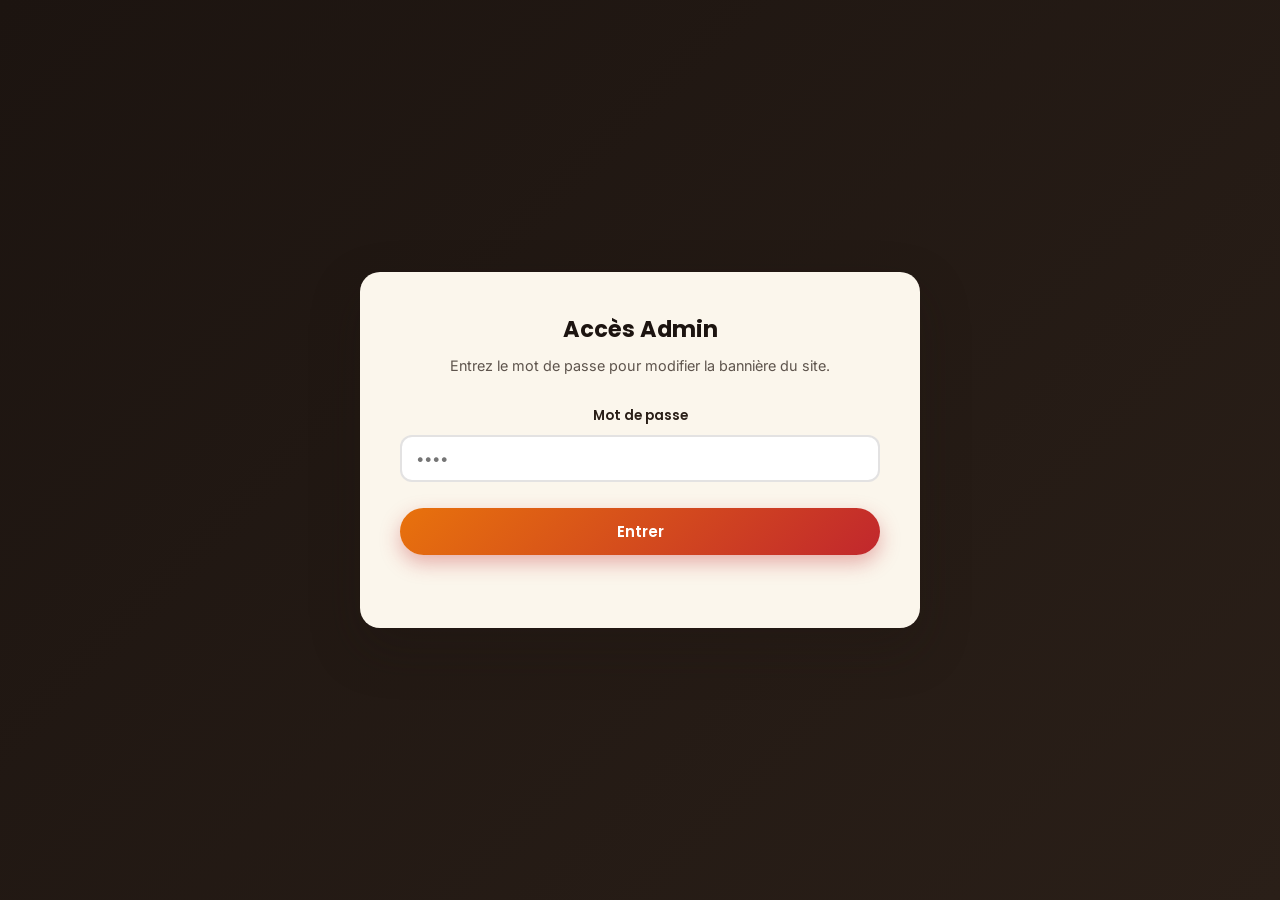
==== admin.html @ 16d2e3a0 "Add password-gated admin page to edit the birthday banner live - New admin.html: password (7532) gat" ====
<!DOCTYPE html>
<html lang="fr">
<head>
<meta charset="UTF-8">
<meta name="viewport" content="width=device-width, initial-scale=1.0">
<meta name="robots" content="noindex, nofollow">
<title>Admin — Alex Braise</title>
<link rel="preconnect" href="https://fonts.googleapis.com">
<link href="https://fonts.googleapis.com/css2?family=Poppins:wght@600;700&family=Inter:wght@400;500;600&display=swap" rel="stylesheet">
<link rel="stylesheet" href="style.css">
<style>
  body {
    min-height: 100vh;
    display: flex;
    align-items: center;
    justify-content: center;
    padding: 24px;
    background: linear-gradient(135deg, var(--color-dark), var(--color-dark-soft));
  }

  .admin-card {
    width: 100%;
    max-width: 560px;
    background: var(--color-cream);
    border-radius: var(--radius-lg);
    box-shadow: var(--shadow-lg);
    padding: 40px;
  }

  .admin-card h1 {
    font-family: var(--font-heading);
    font-size: 1.4rem;
    margin-bottom: 6px;
  }

  .admin-card p.admin-sub {
    font-size: 0.9rem;
    color: var(--color-dark-soft);
    opacity: 0.75;
    margin-bottom: 28px;
  }

  .admin-field {
    margin-bottom: 20px;
  }

  .admin-field label {
    display: block;
    font-family: var(--font-heading);
    font-weight: 600;
    font-size: 0.85rem;
    margin-bottom: 8px;
    color: var(--color-dark-soft);
  }

  .admin-field input,
  .admin-field textarea {
    width: 100%;
    font-family: var(--font-body);
    font-size: 0.95rem;
    padding: 12px 14px;
    border-radius: var(--radius-md);
    border: 2px solid rgba(28, 20, 16, 0.12);
    background: #fff;
    color: var(--color-dark);
    resize: vertical;
  }

  .admin-field textarea {
    min-height: 90px;
    line-height: 1.5;
  }

  .admin-field input:focus,
  .admin-field textarea:focus {
    outline: none;
    border-color: var(--color-gold);
  }

  .admin-btn {
    width: 100%;
    margin-top: 6px;
  }

  .admin-status {
    margin-top: 16px;
    font-size: 0.9rem;
    font-weight: 600;
    min-height: 1.2em;
  }

  .admin-status.ok { color: #2f7d3a; }
  .admin-status.err { color: var(--color-red); }
  .admin-status.warn { color: var(--color-orange); }

  #admin-login { text-align: center; }

  #admin-editor { display: none; }

  .admin-logout {
    display: block;
    text-align: center;
    margin-top: 22px;
    font-size: 0.85rem;
    color: var(--color-dark-soft);
    opacity: 0.7;
    cursor: pointer;
    text-decoration: underline;
  }
</style>
</head>
<body>

<div class="admin-card">

  <div id="admin-login">
    <h1>Accès Admin</h1>
    <p class="admin-sub">Entrez le mot de passe pour modifier la bannière du site.</p>
    <div class="admin-field">
      <label for="admin-password">Mot de passe</label>
      <input type="password" id="admin-password" inputmode="numeric" autocomplete="off" placeholder="••••">
    </div>
    <button type="button" class="btn btn-primary admin-btn" id="admin-login-btn">Entrer</button>
    <div class="admin-status err" id="admin-login-status"></div>
  </div>

  <div id="admin-editor">
    <h1>Bannière défilante</h1>
    <p class="admin-sub">Ce texte défile en bas de la page d'accueil (alexbraise.com). Modifiez-le ici, il se met à jour pour tous les visiteurs.</p>

    <div class="admin-field">
      <label for="banner-fr">Message en Français</label>
      <textarea id="banner-fr" placeholder="Chargement..."></textarea>
    </div>

    <div class="admin-field">
      <label for="banner-en">Message en Anglais</label>
      <textarea id="banner-en" placeholder="Loading..."></textarea>
    </div>

    <button type="button" class="btn btn-primary admin-btn" id="admin-save-btn">Enregistrer</button>
    <div class="admin-status" id="admin-save-status"></div>

    <span class="admin-logout" id="admin-logout-btn">Se déconnecter</span>
  </div>

</div>

<script>
  // Fill these in once the Firebase project exists (must match script.js).
  const FIREBASE_PROJECT_ID = 'PASTE_YOUR_PROJECT_ID_HERE';
  const FIREBASE_API_KEY = 'PASTE_YOUR_WEB_API_KEY_HERE';
  const FIREBASE_READY = !FIREBASE_PROJECT_ID.startsWith('PASTE_') && !FIREBASE_API_KEY.startsWith('PASTE_');
  const BANNER_DOC_URL = `https://firestore.googleapis.com/v1/projects/${FIREBASE_PROJECT_ID}/databases/(default)/documents/siteContent/banner?key=${FIREBASE_API_KEY}`;

  const ADMIN_PASSWORD = '7532';
  const SESSION_KEY = 'alexbraise_admin_unlocked';

  const DEFAULT_BANNER_MESSAGES = {
    fr: "Aujourd'hui, nous célébrons un an de plus pour notre PDG ! Un homme généreux, visionnaire et dévoué, qui porte Alex Braise avec passion et bienveillance chaque jour. Joyeux anniversaire, Patron ! N'oubliez pas que les tickets de Ndolo L'amour sont toujours disponibles chez Alex Braise à 8000 FCFA seulement au lieu de 10 000 FCFA !",
    en: "Today we celebrate another year of our CEO! A generous, visionary and dedicated man who leads Alex Braise with passion and kindness every single day. Happy Birthday, Boss! Don't forget, Ndolo L'amour tickets are still available at Alex Braise for only 8000 FCFA instead of 10,000 FCFA!",
  };

  const loginScreen = document.getElementById('admin-login');
  const editorScreen = document.getElementById('admin-editor');
  const passwordInput = document.getElementById('admin-password');
  const loginBtn = document.getElementById('admin-login-btn');
  const loginStatus = document.getElementById('admin-login-status');
  const frField = document.getElementById('banner-fr');
  const enField = document.getElementById('banner-en');
  const saveBtn = document.getElementById('admin-save-btn');
  const saveStatus = document.getElementById('admin-save-status');
  const logoutBtn = document.getElementById('admin-logout-btn');

  const setSaveStatus = (text, kind) => {
    saveStatus.textContent = text;
    saveStatus.className = 'admin-status' + (kind ? ' ' + kind : '');
  };

  const loadCurrentMessages = async () => {
    // Local fallback so the form is never empty, even before Firebase is wired up.
    const local = JSON.parse(localStorage.getItem('alexbraise_banner_local') || 'null');
    frField.value = (local && local.fr) || DEFAULT_BANNER_MESSAGES.fr;
    enField.value = (local && local.en) || DEFAULT_BANNER_MESSAGES.en;

    if (!FIREBASE_READY) {
      setSaveStatus('Stockage en ligne non configuré — les modifications ne seront visibles que dans ce navigateur. Voir script.js.', 'warn');
      return;
    }

    try {
      const res = await fetch(BANNER_DOC_URL);
      if (!res.ok) return;
      const doc = await res.json();
      if (doc?.fields?.fr?.stringValue) frField.value = doc.fields.fr.stringValue;
      if (doc?.fields?.en?.stringValue) enField.value = doc.fields.en.stringValue;
    } catch (err) {
      setSaveStatus('Impossible de récupérer la version en ligne pour le moment.', 'err');
    }
  };

  const saveMessages = async () => {
    const fr = frField.value.trim();
    const en = enField.value.trim();

    if (!fr || !en) {
      setSaveStatus('Les deux champs doivent être remplis.', 'err');
      return;
    }

    localStorage.setItem('alexbraise_banner_local', JSON.stringify({ fr, en }));

    if (!FIREBASE_READY) {
      setSaveStatus('Enregistré dans ce navigateur uniquement (stockage en ligne non configuré).', 'warn');
      return;
    }

    saveBtn.disabled = true;
    setSaveStatus('Enregistrement...', '');

    try {
      const res = await fetch(`${BANNER_DOC_URL}&updateMask.fieldPaths=fr&updateMask.fieldPaths=en`, {
        method: 'PATCH',
        headers: { 'Content-Type': 'application/json' },
        body: JSON.stringify({ fields: { fr: { stringValue: fr }, en: { stringValue: en } } }),
      });
      if (!res.ok) throw new Error('request failed');
      setSaveStatus('Enregistré ✓ — visible pour tous les visiteurs.', 'ok');
    } catch (err) {
      setSaveStatus('Erreur lors de l\'enregistrement. Réessayez.', 'err');
    } finally {
      saveBtn.disabled = false;
    }
  };

  const unlock = () => {
    loginScreen.style.display = 'none';
    editorScreen.style.display = 'block';
    loadCurrentMessages();
  };

  loginBtn.addEventListener('click', () => {
    if (passwordInput.value === ADMIN_PASSWORD) {
      sessionStorage.setItem(SESSION_KEY, '1');
      loginStatus.textContent = '';
      unlock();
    } else {
      loginStatus.textContent = 'Mot de passe incorrect.';
    }
  });

  passwordInput.addEventListener('keydown', (e) => {
    if (e.key === 'Enter') loginBtn.click();
  });

  logoutBtn.addEventListener('click', () => {
    sessionStorage.removeItem(SESSION_KEY);
    editorScreen.style.display = 'none';
    loginScreen.style.display = 'block';
    passwordInput.value = '';
  });

  saveBtn.addEventListener('click', saveMessages);

  if (sessionStorage.getItem(SESSION_KEY) === '1') unlock();
</script>

</body>
</html>
---- style.css ----
:root {
  --color-cream: #FBF6EC;
  --color-cream-soft: #F3ECDD;
  --color-dark: #1C1410;
  --color-dark-soft: #2A1F18;
  --color-red: #C1272D;
  --color-red-dark: #9E1E23;
  --color-orange: #E8720C;
  --color-gold: #F2A73B;
  --font-heading: 'Poppins', sans-serif;
  --font-body: 'Inter', sans-serif;
  --shadow-md: 0 10px 30px rgba(28, 20, 16, 0.15);
  --shadow-lg: 0 20px 50px rgba(28, 20, 16, 0.25);
  --radius-md: 12px;
  --radius-lg: 20px;
}

* { margin: 0; padding: 0; box-sizing: border-box; }

html { scroll-behavior: smooth; }

body {
  font-family: var(--font-body);
  background: var(--color-cream);
  color: var(--color-dark);
  line-height: 1.6;
  overflow-x: hidden;
}

img { max-width: 100%; display: block; }

a { text-decoration: none; color: inherit; }

.container {
  width: 100%;
  max-width: 1180px;
  margin: 0 auto;
  padding: 0 24px;
}

.icon { width: 16px; height: 16px; fill: currentColor; flex-shrink: 0; }

/* ---------- Buttons ---------- */
.btn {
  display: inline-flex;
  align-items: center;
  justify-content: center;
  gap: 8px;
  font-family: var(--font-heading);
  font-weight: 600;
  font-size: 0.95rem;
  padding: 12px 26px;
  border-radius: 999px;
  cursor: pointer;
  border: none;
  transition: transform 0.2s ease, box-shadow 0.2s ease, filter 0.2s ease;
  white-space: nowrap;
}

.btn-primary {
  background: linear-gradient(135deg, var(--color-orange), var(--color-red));
  color: #fff;
  box-shadow: 0 8px 20px rgba(193, 39, 45, 0.35);
}

.btn-primary:hover {
  transform: translateY(-2px);
  filter: brightness(1.06);
  box-shadow: 0 12px 26px rgba(193, 39, 45, 0.45);
}

.btn-lg {
  padding: 16px 36px;
  font-size: 1.05rem;
}

/* Liquid-fill button (glass with rising orange liquid) */
.btn-liquid.btn-primary {
  position: relative;
  overflow: hidden;
  background: rgba(255, 255, 255, 0.08);
  border: 2px solid rgba(242, 167, 59, 0.6);
  box-shadow: none;
  padding: 0;
}

.btn-liquid-label {
  position: relative;
  z-index: 2;
  padding: 16px 36px;
  display: block;
}

.btn-liquid-fill {
  position: absolute;
  left: 0;
  right: 0;
  bottom: 0;
  height: 6%;
  overflow: visible;
  z-index: 1;
  pointer-events: none;
  background: linear-gradient(180deg, var(--color-gold), var(--color-orange) 45%, var(--color-red));
  animation: liquid-fill-loop 4s ease-in-out infinite;
}

@keyframes liquid-fill-loop {
  0%   { height: 6%; }
  55%  { height: 100%; }
  75%  { height: 100%; }
  100% { height: 6%; }
}

.btn-liquid-fill::before,
.btn-liquid-fill::after {
  content: "";
  position: absolute;
  left: -10%;
  width: 120%;
  height: 14px;
  top: -7px;
  background-image: url("data:image/svg+xml,%3Csvg xmlns='http://www.w3.org/2000/svg' viewBox='0 0 40 14'%3E%3Cpath d='M0 7 C5 0 15 0 20 7 C25 14 35 14 40 7 L40 14 L0 14 Z' fill='%23F2A73B'/%3E%3C/svg%3E");
  background-repeat: repeat-x;
  background-size: 26px 12px;
}

.btn-liquid-fill::before {
  animation: wave-scroll-a 1.8s linear infinite;
  opacity: 0.95;
}

.btn-liquid-fill::after {
  top: -5px;
  background-image: url("data:image/svg+xml,%3Csvg xmlns='http://www.w3.org/2000/svg' viewBox='0 0 40 14'%3E%3Cpath d='M0 7 C5 0 15 0 20 7 C25 14 35 14 40 7 L40 14 L0 14 Z' fill='%23E8720C'/%3E%3C/svg%3E");
  background-size: 34px 14px;
  animation: wave-scroll-b 2.6s linear infinite;
  opacity: 0.6;
}

@keyframes wave-scroll-a {
  from { background-position-x: 0; }
  to   { background-position-x: -26px; }
}

@keyframes wave-scroll-b {
  from { background-position-x: 0; }
  to   { background-position-x: 34px; }
}

/* ---------- Header ---------- */
.site-header {
  position: sticky;
  top: 0;
  z-index: 100;
  background: var(--color-dark-soft);
  border-bottom: 3px solid var(--color-red);
  transition: box-shadow 0.3s ease;
}

.site-header.scrolled {
  box-shadow: var(--shadow-md);
}

.nav-inner {
  display: flex;
  align-items: center;
  justify-content: space-between;
  gap: 20px;
  padding: 14px 24px;
  flex-wrap: wrap;
}

.header-locations {
  display: flex;
  flex-direction: column;
  gap: 6px;
  font-size: 0.8rem;
}

.nav-actions {
  display: flex;
  align-items: center;
  gap: 10px;
}

.lang-toggle {
  font-family: var(--font-heading);
  font-weight: 600;
  font-size: 0.78rem;
  text-transform: uppercase;
  letter-spacing: 0.4px;
  color: var(--color-gold);
  background: transparent;
  border: 1.5px solid rgba(242, 167, 59, 0.5);
  border-radius: 999px;
  padding: 9px 16px;
  cursor: pointer;
  transition: background 0.2s ease, color 0.2s ease;
}

.lang-toggle:hover {
  background: var(--color-gold);
  color: var(--color-dark);
}

.location-item {
  display: inline-flex;
  align-items: center;
  gap: 6px;
  color: var(--color-gold);
  transition: color 0.2s ease;
}

.location-item:hover { color: #fff; }

.brand {
  display: flex;
  align-items: center;
  gap: 14px;
}

.logo-img {
  width: 58px;
  height: 58px;
  border-radius: 50%;
  object-fit: cover;
  background: var(--color-cream);
  box-shadow: 0 0 0 3px var(--color-gold);
}

.brand-text {
  display: flex;
  flex-direction: column;
  line-height: 1.25;
}

.brand-name {
  font-family: var(--font-heading);
  font-weight: 800;
  font-size: 1.5rem;
  color: #fff;
  letter-spacing: 0.5px;
}

.brand-tagline {
  font-size: 0.72rem;
  text-transform: uppercase;
  letter-spacing: 1px;
  color: var(--color-gold);
  font-weight: 600;
}

/* ---------- Hero ---------- */
.hero {
  position: relative;
  min-height: 60vh;
  max-height: 640px;
  display: flex;
  align-items: center;
  color: var(--color-cream);
  overflow: hidden;
  background: var(--color-dark);
}

.hero-video {
  position: absolute;
  inset: 0;
  width: 100%;
  height: 100%;
  object-fit: cover;
  z-index: 0;
}

.hero-overlay {
  position: absolute;
  inset: 0;
  background: linear-gradient(180deg, rgba(28, 20, 16, 0.45) 0%, rgba(28, 20, 16, 0.7) 100%);
  z-index: 1;
}

.hero-inner {
  position: relative;
  z-index: 2;
  width: 100%;
  max-width: 760px;
  margin: 0 auto;
  padding: 60px 24px 76px;
  display: flex;
  flex-direction: column;
  align-items: center;
  text-align: center;
}

.eyebrow {
  display: inline-block;
  font-family: var(--font-heading);
  font-weight: 600;
  font-size: 0.8rem;
  text-transform: uppercase;
  letter-spacing: 1.5px;
  color: var(--color-gold);
  margin-bottom: 14px;
}

.hero-inner h1 {
  font-family: var(--font-heading);
  font-weight: 800;
  font-size: clamp(2rem, 4.2vw, 3.1rem);
  line-height: 1.15;
  margin-bottom: 18px;
}

.hero-inner h1 .hero-brand {
  background: linear-gradient(135deg, var(--color-orange), var(--color-red));
  -webkit-background-clip: text;
  background-clip: text;
  color: transparent;
}

.hero-inner p {
  color: #EFE7DA;
  font-size: 1.05rem;
  max-width: 560px;
  margin-bottom: 30px;
}

.hero-divider {
  position: absolute;
  left: 0;
  right: 0;
  bottom: -1px;
  line-height: 0;
  z-index: 2;
}

.hero-divider svg {
  width: 100%;
  height: 40px;
  display: block;
}

.hero-divider path {
  fill: var(--color-cream);
}

/* ---------- Footer ---------- */
.site-footer {
  background: var(--color-dark);
  color: #C9BEB2;
  padding-top: 56px;
}

.footer-grid {
  display: grid;
  grid-template-columns: minmax(0, 1.3fr) minmax(0, 1fr) minmax(0, 1fr) minmax(0, 1fr);
  gap: 40px;
  padding-bottom: 40px;
}

.footer-brand {
  display: flex;
  flex-direction: column;
  gap: 12px;
}

.footer-logo {
  width: 76px;
  height: 76px;
  border-radius: 50%;
  background: var(--color-cream);
  box-shadow: 0 0 0 3px var(--color-gold);
}

.footer-tagline {
  font-size: 0.85rem;
  color: var(--color-gold);
  font-weight: 600;
  max-width: 220px;
}

.footer-col h3 {
  font-family: var(--font-heading);
  color: #fff;
  font-size: 1rem;
  margin-bottom: 16px;
  letter-spacing: 0.4px;
}

.footer-link, .footer-address {
  display: flex;
  align-items: center;
  gap: 10px;
  margin-bottom: 12px;
  font-size: 0.92rem;
  color: #C9BEB2;
  transition: color 0.2s ease;
}

.footer-link:hover { color: var(--color-gold); }

.social-links {
  display: flex;
  gap: 12px;
}

.social-icon {
  width: 40px;
  height: 40px;
  border-radius: 50%;
  background: var(--color-dark-soft);
  display: flex;
  align-items: center;
  justify-content: center;
  border: 1px solid rgba(242, 167, 59, 0.3);
  transition: background 0.2s ease, transform 0.2s ease;
}

.social-icon svg {
  width: 18px;
  height: 18px;
  fill: var(--color-gold);
}

.social-icon:hover {
  background: linear-gradient(135deg, var(--color-orange), var(--color-red));
  transform: translateY(-3px);
}

.social-icon:hover svg { fill: #fff; }

.footer-bottom {
  border-top: 1px solid rgba(255,255,255,0.08);
  padding: 18px 24px;
  text-align: center;
  font-size: 0.8rem;
  color: #8A7F73;
}

/* ---------- Menu page ---------- */
.menu-banner {
  background: var(--color-dark-soft);
  border-bottom: 3px solid var(--color-red);
  text-align: center;
  padding: 48px 24px;
}

.menu-banner h1 {
  font-family: var(--font-heading);
  font-weight: 800;
  font-size: clamp(1.8rem, 3.5vw, 2.6rem);
  color: #fff;
  margin-top: 8px;
}

.menu-search {
  display: flex;
  align-items: center;
  gap: 10px;
  max-width: 420px;
  margin: 28px auto 0;
  padding: 10px 18px;
  background: rgba(255, 255, 255, 0.08);
  border: 1px solid rgba(242, 167, 59, 0.4);
  border-radius: 999px;
}

.menu-search .icon {
  width: 18px;
  height: 18px;
  fill: var(--color-gold);
  flex-shrink: 0;
}

.menu-search input {
  flex: 1;
  background: transparent;
  border: none;
  outline: none;
  color: #fff;
  font-family: var(--font-body);
  font-size: 0.92rem;
}

.menu-search input::placeholder { color: #b8ac9c; }

.menu-shortcuts {
  display: flex;
  flex-wrap: wrap;
  justify-content: center;
  gap: 10px;
  max-width: 720px;
  margin: 18px auto 0;
}

.menu-shortcuts a {
  font-family: var(--font-heading);
  font-weight: 600;
  font-size: 0.78rem;
  text-transform: uppercase;
  letter-spacing: 0.4px;
  color: var(--color-gold);
  border: 1px solid rgba(242, 167, 59, 0.4);
  padding: 7px 16px;
  border-radius: 999px;
  transition: background 0.2s ease, color 0.2s ease;
}

.menu-shortcuts a:hover {
  background: linear-gradient(135deg, var(--color-orange), var(--color-red));
  border-color: transparent;
  color: #fff;
}

.menu-no-results {
  text-align: center;
  color: #6b5f52;
  padding: 40px 24px 0;
}

[id] {
  scroll-margin-top: 100px;
}

.is-hidden {
  display: none !important;
}

.menu-section {
  padding: 72px 0 96px;
}

.menu-section + .menu-section {
  padding-top: 64px;
  border-top: 1px solid #E7DCC8;
}

.section-heading {
  text-align: center;
  max-width: 560px;
  margin: 0 auto 48px;
}

.eyebrow-alt { color: var(--color-red); }

.section-heading h2 {
  font-family: var(--font-heading);
  font-weight: 800;
  font-size: clamp(1.9rem, 3.6vw, 2.5rem);
  color: var(--color-dark);
  text-transform: uppercase;
  letter-spacing: 1px;
  margin-top: 6px;
}

.section-sub {
  color: #6b5f52;
  font-size: 1rem;
  margin-top: 8px;
}

.section-heading-sub {
  text-align: center;
  margin: 56px auto 32px;
}

.section-heading-sub h3 {
  font-family: var(--font-heading);
  font-weight: 800;
  font-size: clamp(1.3rem, 2.4vw, 1.6rem);
  color: var(--color-dark);
  text-transform: uppercase;
  letter-spacing: 1px;
  margin-top: 4px;
}

.menu-grid,
.menu-grid-pairs,
.menu-grid-compact {
  display: grid;
  grid-template-columns: repeat(2, minmax(0, 1fr));
  gap: 28px;
}

.menu-grid-drinks {
  display: grid;
  grid-template-columns: repeat(2, minmax(0, 1fr));
  gap: 28px;
}

.menu-grid-drinks .menu-card-photo {
  aspect-ratio: 16 / 9;
}

.menu-card {
  background: #fff;
  border-radius: var(--radius-md);
  overflow: hidden;
  box-shadow: var(--shadow-md);
  display: flex;
  flex-direction: column;
  transition: box-shadow 0.25s ease;
}

.js-reveal-ready .menu-card {
  opacity: 0;
  transform: translateY(34px);
  transition: opacity 0.6s ease, transform 0.5s ease, box-shadow 0.25s ease;
}

.js-reveal-ready .menu-card.is-visible {
  opacity: 1;
  transform: translateY(0);
}

@media (prefers-reduced-motion: reduce) {
  .js-reveal-ready .menu-card {
    opacity: 1;
    transform: none;
    transition: box-shadow 0.25s ease;
  }
}

.menu-card:hover,
.js-reveal-ready .menu-card:hover {
  transform: translateY(-6px);
  box-shadow: var(--shadow-lg);
}

.menu-card-photo {
  aspect-ratio: 4 / 3;
  background: linear-gradient(135deg, var(--color-cream-soft), #EFE3D0);
  display: flex;
  flex-direction: column;
  align-items: center;
  justify-content: center;
  gap: 8px;
  color: #B6A88F;
  border-bottom: 3px solid var(--color-gold);
  overflow: hidden;
  cursor: pointer;
}

.menu-card-photo:hover img {
  transform: scale(calc(var(--img-zoom, 1) * 1.06));
}

.menu-card-photo svg {
  width: 32px;
  height: 32px;
  fill: currentColor;
}

.menu-card-photo span {
  font-size: 0.72rem;
  text-transform: uppercase;
  letter-spacing: 0.5px;
  font-weight: 600;
}

.menu-card-photo img {
  width: 100%;
  height: 100%;
  object-fit: cover;
  display: block;
  transform: scale(var(--img-zoom, 1));
  transition: transform 0.3s ease;
}

.photo-zoom-sm {
  --img-zoom: 1.18;
}

.photo-zoom-md {
  --img-zoom: 1.35;
}

.photo-zoom-lg {
  --img-zoom: 1.8;
}

.photo-pos-right {
  object-position: 75% 50%;
}

.photo-contain {
  object-fit: contain !important;
  padding: 16px;
  box-sizing: border-box;
}

.menu-card-body {
  padding: 18px 20px 22px;
  min-height: 148px;
  display: flex;
  flex-direction: column;
  justify-content: center;
}

.drink-paragraph {
  color: #6b5f52;
  font-size: 0.85rem;
  line-height: 1.5;
  margin-top: 8px;
}

.menu-card-body h3 {
  font-family: var(--font-heading);
  font-weight: 700;
  font-size: 1.05rem;
  line-height: 1.3;
  color: var(--color-dark);
  margin-bottom: 8px;
  text-transform: uppercase;
  letter-spacing: 0.3px;
}

.menu-card-tag {
  display: inline-block;
  font-family: var(--font-heading);
  font-weight: 600;
  font-size: 0.68rem;
  text-transform: uppercase;
  letter-spacing: 0.6px;
  color: #fff;
  background: linear-gradient(135deg, var(--color-orange), var(--color-red));
  padding: 4px 10px;
  border-radius: 999px;
  margin-bottom: 10px;
}

.menu-card-price {
  font-family: var(--font-heading);
  font-weight: 700;
  font-size: 1.15rem;
  color: var(--color-red);
}

.btn-voir {
  display: inline-flex;
  align-items: center;
  justify-content: center;
  align-self: flex-start;
  margin-top: 12px;
  padding: 8px 20px;
  font-family: var(--font-heading);
  font-weight: 600;
  font-size: 0.78rem;
  text-transform: uppercase;
  letter-spacing: 0.5px;
  color: var(--color-red);
  background: transparent;
  border: 1.5px solid var(--color-red);
  border-radius: 999px;
  cursor: pointer;
  transition: background 0.2s ease, color 0.2s ease;
}

.btn-voir:hover {
  background: var(--color-red);
  color: #fff;
}

.btn-add-cart {
  display: inline-flex;
  align-items: center;
  justify-content: center;
  align-self: flex-start;
  margin-top: 8px;
  padding: 8px 20px;
  font-family: var(--font-heading);
  font-weight: 600;
  font-size: 0.78rem;
  text-transform: uppercase;
  letter-spacing: 0.5px;
  color: #fff;
  background: linear-gradient(135deg, var(--color-orange), var(--color-red));
  border: none;
  border-radius: 999px;
  cursor: pointer;
  transition: transform 0.2s ease, box-shadow 0.2s ease, background 0.2s ease;
}

.btn-add-cart:hover {
  transform: translateY(-2px);
  box-shadow: 0 8px 18px rgba(193, 39, 45, 0.35);
}

.btn-add-cart.is-added {
  background: #2E8B3D;
}

/* ---------- Cart ---------- */
.cart-float {
  position: fixed;
  left: 24px;
  bottom: 24px;
  z-index: 90;
  width: 58px;
  height: 58px;
  border-radius: 50%;
  background: var(--color-dark-soft);
  border: 2px solid var(--color-gold);
  display: flex;
  align-items: center;
  justify-content: center;
  cursor: pointer;
  box-shadow: var(--shadow-md);
  transition: transform 0.2s ease, box-shadow 0.2s ease;
}

.cart-float:hover {
  transform: translateY(-4px) scale(1.05);
}

.cart-float svg {
  width: 26px;
  height: 26px;
  fill: var(--color-gold);
}

.cart-badge {
  position: absolute;
  top: -4px;
  right: -4px;
  min-width: 22px;
  height: 22px;
  padding: 0 6px;
  background: var(--color-red);
  color: #fff;
  border-radius: 999px;
  font-size: 0.72rem;
  font-weight: 700;
  font-family: var(--font-heading);
  display: flex;
  align-items: center;
  justify-content: center;
}

.cart-badge[hidden] {
  display: none;
}

.cart-modal {
  position: fixed;
  inset: 0;
  z-index: 220;
  display: flex;
  align-items: center;
  justify-content: center;
  padding: 24px;
  opacity: 0;
  visibility: hidden;
  transition: opacity 0.25s ease, visibility 0.25s ease;
}

.cart-modal.is-open {
  opacity: 1;
  visibility: visible;
}

.cart-modal-backdrop {
  position: absolute;
  inset: 0;
  background: rgba(28, 20, 16, 0.72);
}

.cart-dialog {
  position: relative;
  background: #fff;
  width: 100%;
  max-width: 480px;
  max-height: 82vh;
  border-radius: var(--radius-lg);
  overflow: hidden;
  box-shadow: var(--shadow-lg);
  display: flex;
  flex-direction: column;
  transform: scale(0.95);
  transition: transform 0.25s ease;
}

.cart-modal.is-open .cart-dialog {
  transform: scale(1);
}

.cart-header {
  display: flex;
  align-items: center;
  justify-content: space-between;
  padding: 20px 24px;
  border-bottom: 1px solid #EFE7DA;
  flex-shrink: 0;
}

.cart-header h3 {
  font-family: var(--font-heading);
  font-weight: 800;
  font-size: 1.15rem;
  color: var(--color-dark);
  text-transform: uppercase;
  letter-spacing: 0.4px;
}

.cart-close {
  width: 32px;
  height: 32px;
  border-radius: 50%;
  border: none;
  background: var(--color-cream-soft);
  color: var(--color-dark);
  font-size: 1.3rem;
  line-height: 1;
  cursor: pointer;
  display: flex;
  align-items: center;
  justify-content: center;
}

.cart-items {
  overflow-y: auto;
  padding: 4px 24px;
  flex: 1;
}

.cart-item {
  display: flex;
  align-items: center;
  gap: 12px;
  padding: 14px 0;
  border-bottom: 1px solid #F3ECDD;
}

.cart-item:last-child { border-bottom: none; }

.cart-item-info {
  flex: 1;
  display: flex;
  flex-direction: column;
  gap: 4px;
  min-width: 0;
}

.cart-item-name {
  font-family: var(--font-heading);
  font-weight: 600;
  font-size: 0.9rem;
  color: var(--color-dark);
}

.cart-item-price {
  font-family: var(--font-heading);
  font-weight: 700;
  color: var(--color-red);
  font-size: 0.88rem;
  white-space: nowrap;
}

.cart-item-qty {
  display: flex;
  align-items: center;
  gap: 8px;
  flex-shrink: 0;
}

.qty-btn {
  width: 26px;
  height: 26px;
  border-radius: 50%;
  border: 1px solid #D8CDBB;
  background: #fff;
  color: var(--color-dark);
  cursor: pointer;
  display: flex;
  align-items: center;
  justify-content: center;
  font-size: 1rem;
  font-family: var(--font-heading);
  line-height: 1;
  padding: 0;
  transition: background 0.2s ease, color 0.2s ease, border-color 0.2s ease;
}

.qty-btn:hover {
  background: var(--color-red);
  border-color: var(--color-red);
  color: #fff;
}

.qty-value {
  min-width: 18px;
  text-align: center;
  font-family: var(--font-heading);
  font-weight: 700;
  font-size: 0.9rem;
  color: var(--color-dark);
}

.cart-item-remove {
  width: 28px;
  height: 28px;
  border-radius: 50%;
  border: none;
  background: #F3ECDD;
  color: #8A7C68;
  cursor: pointer;
  display: flex;
  align-items: center;
  justify-content: center;
  font-size: 1.1rem;
  line-height: 1;
  flex-shrink: 0;
  transition: background 0.2s ease, color 0.2s ease;
}

.cart-item-remove:hover {
  background: var(--color-red);
  color: #fff;
}

.cart-empty {
  text-align: center;
  padding: 36px 24px;
  color: #8A7C68;
  font-size: 0.92rem;
}

.cart-footer {
  padding: 16px 24px 22px;
  border-top: 1px solid #EFE7DA;
  flex-shrink: 0;
}

.cart-delivery-note {
  font-size: 0.8rem;
  color: #8A7C68;
  text-align: center;
  margin-bottom: 12px;
}

.cart-total-row {
  display: flex;
  justify-content: space-between;
  align-items: center;
  font-family: var(--font-heading);
  font-weight: 700;
  font-size: 1.05rem;
  color: var(--color-dark);
  margin-bottom: 14px;
}

.cart-total-row span:last-child {
  color: var(--color-red);
}

.cart-actions {
  display: flex;
  flex-direction: column;
  gap: 10px;
}

.btn-cart-clear {
  background: transparent;
  border: 1px solid #D8CDBB;
  color: #6b5f52;
  border-radius: 999px;
  padding: 10px;
  font-family: var(--font-heading);
  font-weight: 600;
  font-size: 0.8rem;
  text-transform: uppercase;
  letter-spacing: 0.4px;
  cursor: pointer;
  transition: background 0.2s ease;
}

.btn-cart-clear:hover {
  background: var(--color-cream-soft);
}

.btn-cart-order {
  display: flex;
  align-items: center;
  justify-content: center;
  gap: 8px;
  background: #25D366;
  color: #fff;
  border-radius: 999px;
  padding: 12px;
  font-family: var(--font-heading);
  font-weight: 700;
  font-size: 0.9rem;
  text-decoration: none;
  transition: filter 0.2s ease;
}

.btn-cart-order svg {
  width: 18px;
  height: 18px;
  fill: #fff;
}

.btn-cart-order:hover {
  filter: brightness(1.06);
}

.btn-cart-order.is-disabled {
  pointer-events: none;
  opacity: 0.5;
}

/* ---------- Voir modal ---------- */
.menu-modal {
  position: fixed;
  inset: 0;
  z-index: 200;
  display: flex;
  align-items: center;
  justify-content: center;
  padding: 24px;
  opacity: 0;
  visibility: hidden;
  transition: opacity 0.25s ease, visibility 0.25s ease;
}

.menu-modal.is-open {
  opacity: 1;
  visibility: visible;
}

.menu-modal-backdrop {
  position: absolute;
  inset: 0;
  background: rgba(28, 20, 16, 0.72);
}

.menu-modal-dialog {
  position: relative;
  background: #fff;
  width: 100%;
  max-width: 460px;
  border-radius: var(--radius-lg);
  overflow: hidden;
  box-shadow: var(--shadow-lg);
  transform: scale(0.95);
  transition: transform 0.25s ease;
}

.menu-modal.is-open .menu-modal-dialog {
  transform: scale(1);
}

.menu-modal-close {
  position: absolute;
  top: 12px;
  right: 12px;
  z-index: 2;
  width: 34px;
  height: 34px;
  border-radius: 50%;
  border: none;
  background: rgba(28, 20, 16, 0.55);
  color: #fff;
  font-size: 1.4rem;
  line-height: 1;
  cursor: pointer;
  display: flex;
  align-items: center;
  justify-content: center;
}

.menu-modal-photo {
  aspect-ratio: 4 / 3;
  background: linear-gradient(135deg, var(--color-cream-soft), #EFE3D0);
  display: flex;
  flex-direction: column;
  align-items: center;
  justify-content: center;
  gap: 8px;
  color: #B6A88F;
  border-bottom: 3px solid var(--color-gold);
  overflow: hidden;
}

.menu-modal-photo svg {
  width: 56px;
  height: 56px;
  fill: currentColor;
}

.menu-modal-photo span {
  font-size: 0.85rem;
  text-transform: uppercase;
  letter-spacing: 0.5px;
  font-weight: 600;
}

.menu-modal-photo img {
  width: 100%;
  height: 100%;
  object-fit: cover;
  display: block;
  transform: scale(var(--img-zoom, 1));
}

.menu-modal-body {
  padding: 28px 30px 32px;
  text-align: center;
}

.menu-modal-tag {
  display: inline-block;
  font-family: var(--font-heading);
  font-weight: 600;
  font-size: 0.75rem;
  text-transform: uppercase;
  letter-spacing: 0.6px;
  color: #fff;
  background: linear-gradient(135deg, var(--color-orange), var(--color-red));
  padding: 5px 14px;
  border-radius: 999px;
  margin-bottom: 12px;
}

.menu-modal-tag:empty { display: none; }

.menu-modal-body h3 {
  font-family: var(--font-heading);
  font-weight: 800;
  font-size: 1.5rem;
  color: var(--color-dark);
  text-transform: uppercase;
  margin-bottom: 10px;
}

.menu-modal-price {
  font-family: var(--font-heading);
  font-weight: 700;
  font-size: 1.3rem;
  color: var(--color-red);
}

.menu-modal-desc {
  margin-top: 14px;
  color: #6b5f52;
  font-size: 0.95rem;
  line-height: 1.6;
}

.menu-modal-desc:empty { display: none; }

body.modal-open { overflow: hidden; }

/* ---------- Location choice modal ---------- */
.location-modal {
  position: fixed;
  inset: 0;
  z-index: 250;
  display: flex;
  align-items: center;
  justify-content: center;
  padding: 24px;
  opacity: 0;
  visibility: hidden;
  transition: opacity 0.25s ease, visibility 0.25s ease;
}

.location-modal.is-open {
  opacity: 1;
  visibility: visible;
}

.location-modal-backdrop {
  position: absolute;
  inset: 0;
  background: rgba(28, 20, 16, 0.75);
}

.location-modal-dialog {
  position: relative;
  background: var(--color-dark-soft);
  width: 100%;
  max-width: 440px;
  border-radius: var(--radius-lg);
  border-top: 4px solid var(--color-red);
  padding: 38px 28px 30px;
  box-shadow: var(--shadow-lg);
  text-align: center;
  transform: scale(0.95);
  transition: transform 0.25s ease;
}

.location-modal.is-open .location-modal-dialog {
  transform: scale(1);
}

.location-modal-close {
  position: absolute;
  top: 12px;
  right: 12px;
  width: 32px;
  height: 32px;
  border-radius: 50%;
  border: none;
  background: rgba(255, 255, 255, 0.1);
  color: #fff;
  font-size: 1.3rem;
  line-height: 1;
  cursor: pointer;
  display: flex;
  align-items: center;
  justify-content: center;
}

.location-modal-logo {
  width: 68px;
  height: 68px;
  border-radius: 50%;
  object-fit: cover;
  background: var(--color-cream);
  box-shadow: 0 0 0 3px var(--color-gold);
  margin: 0 auto 18px;
}

.location-modal-dialog h3 {
  font-family: var(--font-heading);
  font-weight: 800;
  font-size: 1.25rem;
  color: #fff;
  margin-bottom: 8px;
}

.location-modal-sub {
  color: #D9CFC2;
  font-size: 0.88rem;
  margin-bottom: 26px;
}

.location-modal-options {
  display: flex;
  flex-direction: column;
  gap: 14px;
}

.location-option {
  display: flex;
  flex-direction: column;
  gap: 2px;
  padding: 16px 20px;
  border-radius: var(--radius-md);
  background: linear-gradient(135deg, var(--color-orange), var(--color-red));
  box-shadow: 0 8px 20px rgba(193, 39, 45, 0.3);
  transition: transform 0.2s ease, box-shadow 0.2s ease, filter 0.2s ease;
}

.location-option:hover {
  transform: translateY(-3px);
  filter: brightness(1.06);
  box-shadow: 0 12px 26px rgba(193, 39, 45, 0.45);
}

.location-option-name {
  font-family: var(--font-heading);
  font-weight: 700;
  font-size: 1.05rem;
  color: #fff;
}

.location-option-detail {
  font-size: 0.82rem;
  color: rgba(255, 255, 255, 0.85);
}

.menu-banner-location {
  margin-top: 8px;
  font-size: 0.85rem;
  color: var(--color-gold);
}

/* ---------- Floating WhatsApp button ---------- */
.whatsapp-float {
  position: fixed;
  right: 24px;
  bottom: 24px;
  z-index: 90;
  height: 54px;
  padding: 0 22px 0 16px;
  border-radius: 999px;
  background: #25D366;
  display: flex;
  align-items: center;
  gap: 10px;
  box-shadow: 0 10px 24px rgba(37, 211, 102, 0.45);
  transition: transform 0.2s ease, box-shadow 0.2s ease;
}

.whatsapp-float svg {
  width: 26px;
  height: 26px;
  fill: #fff;
  flex-shrink: 0;
}

.whatsapp-float span {
  font-family: var(--font-heading);
  font-weight: 700;
  font-size: 0.92rem;
  color: #fff;
  white-space: nowrap;
}

.whatsapp-float:hover {
  transform: translateY(-4px) scale(1.05);
  box-shadow: 0 14px 30px rgba(37, 211, 102, 0.55);
}

/* ---------- Responsive ---------- */
@media (max-width: 900px) {
  .footer-grid {
    grid-template-columns: repeat(2, minmax(0, 1fr));
  }
}

@media (max-width: 640px) {
  .nav-inner {
    flex-direction: column;
    align-items: flex-start;
  }

  .nav-actions {
    align-self: flex-end;
  }

  .header-locations {
    gap: 4px;
  }

  .hero-inner {
    padding-top: 40px;
    padding-bottom: 48px;
  }

  .footer-grid {
    grid-template-columns: 1fr;
    text-align: left;
  }

  .menu-grid,
  .menu-grid-pairs,
  .menu-grid-compact,
  .menu-grid-drinks {
    gap: 12px;
  }

  .cart-float {
    left: 14px;
    bottom: calc(14px + env(safe-area-inset-bottom, 0px));
    width: 48px;
    height: 48px;
  }

  .cart-float svg {
    width: 21px;
    height: 21px;
  }

  .cart-badge {
    min-width: 18px;
    height: 18px;
    font-size: 0.65rem;
  }

  .whatsapp-float {
    right: 14px;
    bottom: calc(14px + env(safe-area-inset-bottom, 0px));
    height: 48px;
    padding: 0;
    width: 48px;
    justify-content: center;
  }

  .whatsapp-float svg {
    width: 22px;
    height: 22px;
  }

  .whatsapp-float span {
    display: none;
  }
}

/* ---------- Birthday banner (index.html only) ---------- */
.has-birthday-banner {
  padding-bottom: 44px;
}

.birthday-banner {
  position: fixed;
  left: 0;
  right: 0;
  bottom: 0;
  z-index: 95;
  background: linear-gradient(135deg, var(--color-orange), var(--color-red));
  overflow: hidden;
  padding: 11px 0;
  box-shadow: 0 -4px 14px rgba(0, 0, 0, 0.25);
}

.birthday-banner-track {
  display: flex;
  width: max-content;
  animation: birthday-scroll 55s linear infinite;
}

.birthday-banner-track span {
  display: inline-block;
  padding-right: 10px;
  color: #fff;
  font-family: var(--font-heading);
  font-weight: 600;
  font-size: 0.85rem;
  white-space: nowrap;
}

.birthday-banner-track .icon {
  width: 15px;
  height: 15px;
  vertical-align: -3px;
  margin: 0 2px;
  fill: var(--color-gold);
}

@keyframes birthday-scroll {
  from { transform: translateX(0); }
  to { transform: translateX(-50%); }
}

@media (prefers-reduced-motion: reduce) {
  .birthday-banner-track {
    animation: none;
    overflow-x: auto;
  }
}
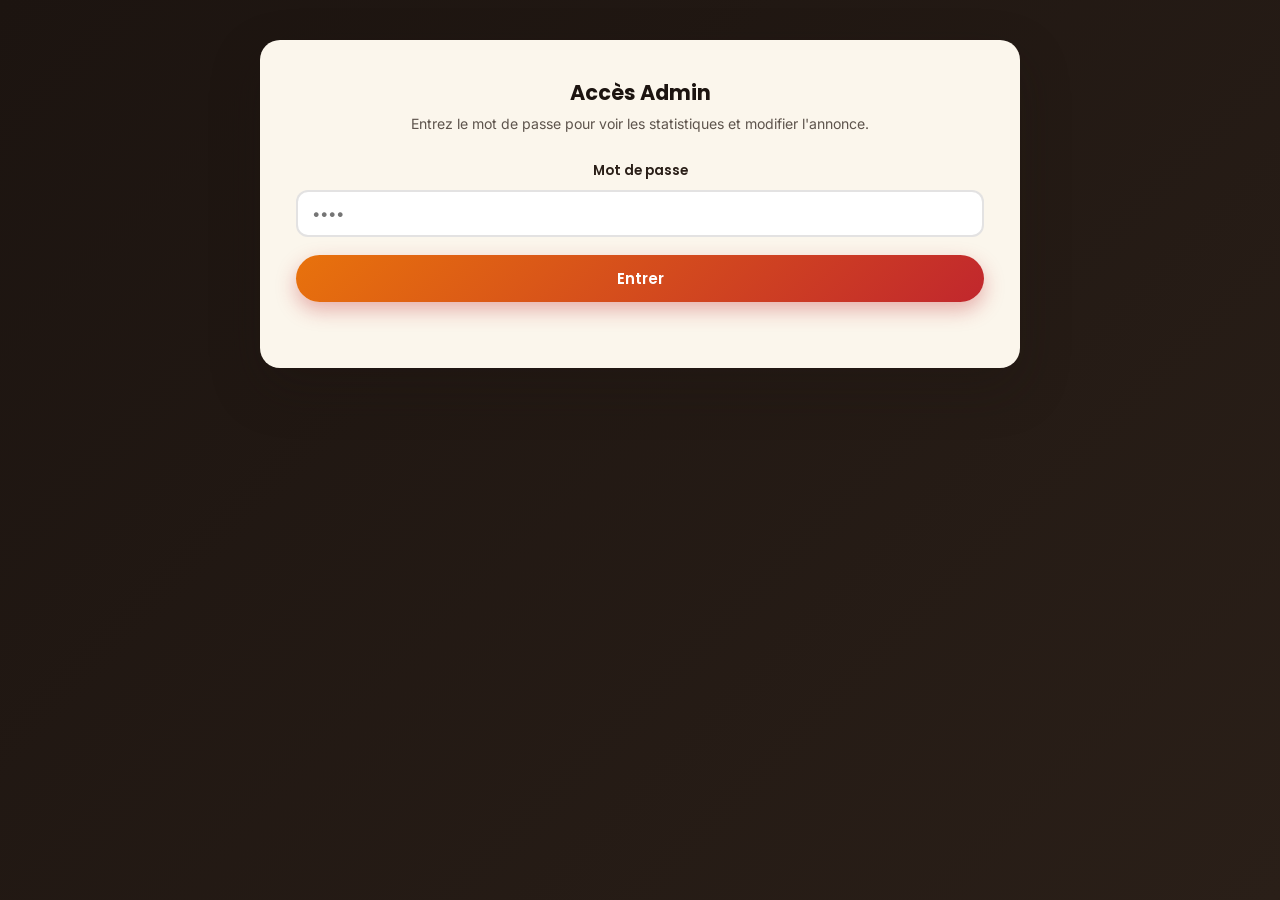
==== commit 189735d4: "Add Vercel-backed admin: visit stats + editable announcement banner - New api/ serverless functions " ====
--- a/admin.html
+++ b/admin.html
@@ -11,38 +11,44 @@
 <style>
   body {
     min-height: 100vh;
-    display: flex;
-    align-items: center;
-    justify-content: center;
-    padding: 24px;
+    padding: 40px 20px;
     background: linear-gradient(135deg, var(--color-dark), var(--color-dark-soft));
   }
 
+  .admin-wrap {
+    width: 100%;
+    max-width: 760px;
+    margin: 0 auto;
+  }
+
   .admin-card {
-    width: 100%;
-    max-width: 560px;
     background: var(--color-cream);
     border-radius: var(--radius-lg);
     box-shadow: var(--shadow-lg);
-    padding: 40px;
+    padding: 36px;
+    margin-bottom: 24px;
   }
 
   .admin-card h1 {
     font-family: var(--font-heading);
-    font-size: 1.4rem;
-    margin-bottom: 6px;
-  }
-
-  .admin-card p.admin-sub {
-    font-size: 0.9rem;
+    font-size: 1.3rem;
+    margin-bottom: 4px;
+  }
+
+  .admin-card h2 {
+    font-family: var(--font-heading);
+    font-size: 1.1rem;
+    margin-bottom: 16px;
+  }
+
+  .admin-sub {
+    font-size: 0.88rem;
     color: var(--color-dark-soft);
     opacity: 0.75;
-    margin-bottom: 28px;
-  }
-
-  .admin-field {
-    margin-bottom: 20px;
-  }
+    margin-bottom: 24px;
+  }
+
+  .admin-field { margin-bottom: 18px; }
 
   .admin-field label {
     display: block;
@@ -53,8 +59,7 @@
     color: var(--color-dark-soft);
   }
 
-  .admin-field input,
-  .admin-field textarea {
+  .admin-field input, .admin-field textarea {
     width: 100%;
     font-family: var(--font-body);
     font-size: 0.95rem;
@@ -66,41 +71,78 @@
     resize: vertical;
   }
 
-  .admin-field textarea {
-    min-height: 90px;
-    line-height: 1.5;
-  }
-
-  .admin-field input:focus,
-  .admin-field textarea:focus {
-    outline: none;
-    border-color: var(--color-gold);
-  }
-
-  .admin-btn {
-    width: 100%;
-    margin-top: 6px;
-  }
-
-  .admin-status {
-    margin-top: 16px;
-    font-size: 0.9rem;
-    font-weight: 600;
-    min-height: 1.2em;
-  }
-
+  .admin-field textarea { min-height: 80px; line-height: 1.5; }
+  .admin-field input:focus, .admin-field textarea:focus { outline: none; border-color: var(--color-gold); }
+
+  .admin-btn { width: 100%; }
+
+  .admin-status { margin-top: 14px; font-size: 0.88rem; font-weight: 600; min-height: 1.2em; }
   .admin-status.ok { color: #2f7d3a; }
   .admin-status.err { color: var(--color-red); }
   .admin-status.warn { color: var(--color-orange); }
 
   #admin-login { text-align: center; }
-
-  #admin-editor { display: none; }
+  #admin-dashboard { display: none; }
+
+  .stat-grid {
+    display: grid;
+    grid-template-columns: repeat(2, 1fr);
+    gap: 12px;
+    margin-bottom: 8px;
+  }
+  @media (min-width: 560px) {
+    .stat-grid { grid-template-columns: repeat(3, 1fr); }
+  }
+
+  .stat-tile {
+    background: #fff;
+    border-radius: var(--radius-md);
+    padding: 16px;
+    border: 1px solid rgba(28, 20, 16, 0.08);
+  }
+
+  .stat-tile .stat-label {
+    font-family: var(--font-heading);
+    font-size: 0.78rem;
+    font-weight: 600;
+    color: var(--color-dark-soft);
+    opacity: 0.7;
+    text-transform: uppercase;
+    letter-spacing: 0.03em;
+    margin-bottom: 6px;
+  }
+
+  .stat-tile .stat-total {
+    font-family: var(--font-heading);
+    font-size: 1.6rem;
+    font-weight: 700;
+    color: var(--color-red);
+    margin-bottom: 4px;
+  }
+
+  .stat-tile .stat-breakdown {
+    font-size: 0.78rem;
+    color: var(--color-dark-soft);
+    opacity: 0.8;
+  }
+
+  .admin-refresh {
+    display: block;
+    margin: 4px auto 0;
+    background: none;
+    border: none;
+    color: var(--color-dark-soft);
+    opacity: 0.7;
+    text-decoration: underline;
+    cursor: pointer;
+    font-size: 0.85rem;
+    font-family: var(--font-body);
+  }
 
   .admin-logout {
     display: block;
     text-align: center;
-    margin-top: 22px;
+    margin-top: 10px;
     font-size: 0.85rem;
     color: var(--color-dark-soft);
     opacity: 0.7;
@@ -111,11 +153,11 @@
 </head>
 <body>
 
-<div class="admin-card">
-
-  <div id="admin-login">
+<div class="admin-wrap">
+
+  <div class="admin-card" id="admin-login">
     <h1>Accès Admin</h1>
-    <p class="admin-sub">Entrez le mot de passe pour modifier la bannière du site.</p>
+    <p class="admin-sub">Entrez le mot de passe pour voir les statistiques et modifier l'annonce.</p>
     <div class="admin-field">
       <label for="admin-password">Mot de passe</label>
       <input type="password" id="admin-password" inputmode="numeric" autocomplete="off" placeholder="••••">
@@ -124,22 +166,39 @@
     <div class="admin-status err" id="admin-login-status"></div>
   </div>
 
-  <div id="admin-editor">
-    <h1>Bannière défilante</h1>
-    <p class="admin-sub">Ce texte défile en bas de la page d'accueil (alexbraise.com). Modifiez-le ici, il se met à jour pour tous les visiteurs.</p>
-
-    <div class="admin-field">
-      <label for="banner-fr">Message en Français</label>
-      <textarea id="banner-fr" placeholder="Chargement..."></textarea>
+  <div id="admin-dashboard">
+
+    <div class="admin-card">
+      <h2>Statistiques de visites</h2>
+      <p class="admin-sub">QR code scanné, visiteurs venus de Google, et le reste — comptés automatiquement à chaque visite du site.</p>
+      <div class="stat-grid" id="stat-grid">
+        <div class="stat-tile"><div class="stat-label">Aujourd'hui</div><div class="stat-total">—</div></div>
+        <div class="stat-tile"><div class="stat-label">7 jours</div><div class="stat-total">—</div></div>
+        <div class="stat-tile"><div class="stat-label">30 jours</div><div class="stat-total">—</div></div>
+        <div class="stat-tile"><div class="stat-label">3 mois</div><div class="stat-total">—</div></div>
+        <div class="stat-tile"><div class="stat-label">6 mois</div><div class="stat-total">—</div></div>
+        <div class="stat-tile"><div class="stat-label">1 an</div><div class="stat-total">—</div></div>
+      </div>
+      <button type="button" class="admin-refresh" id="admin-refresh-btn">Actualiser</button>
+      <div class="admin-status" id="admin-stats-status"></div>
     </div>
 
-    <div class="admin-field">
-      <label for="banner-en">Message en Anglais</label>
-      <textarea id="banner-en" placeholder="Loading..."></textarea>
+    <div class="admin-card">
+      <h2>Annonce (bannière défilante)</h2>
+      <p class="admin-sub">S'affiche en bas de la page d'accueil. Laissez les deux champs vides pour qu'aucune bannière ne s'affiche.</p>
+
+      <div class="admin-field">
+        <label for="banner-fr">Message en Français</label>
+        <textarea id="banner-fr" placeholder="Ex : Promo spéciale ce week-end..."></textarea>
+      </div>
+      <div class="admin-field">
+        <label for="banner-en">Message en Anglais</label>
+        <textarea id="banner-en" placeholder="Ex : Special promo this weekend..."></textarea>
+      </div>
+
+      <button type="button" class="btn btn-primary admin-btn" id="admin-save-btn">Enregistrer</button>
+      <div class="admin-status" id="admin-save-status"></div>
     </div>
-
-    <button type="button" class="btn btn-primary admin-btn" id="admin-save-btn">Enregistrer</button>
-    <div class="admin-status" id="admin-save-status"></div>
 
     <span class="admin-logout" id="admin-logout-btn">Se déconnecter</span>
   </div>
@@ -147,122 +206,169 @@
 </div>
 
 <script>
-  // Fill these in once the Firebase project exists (must match script.js).
-  const FIREBASE_PROJECT_ID = 'PASTE_YOUR_PROJECT_ID_HERE';
-  const FIREBASE_API_KEY = 'PASTE_YOUR_WEB_API_KEY_HERE';
-  const FIREBASE_READY = !FIREBASE_PROJECT_ID.startsWith('PASTE_') && !FIREBASE_API_KEY.startsWith('PASTE_');
-  const BANNER_DOC_URL = `https://firestore.googleapis.com/v1/projects/${FIREBASE_PROJECT_ID}/databases/(default)/documents/siteContent/banner?key=${FIREBASE_API_KEY}`;
-
-  const ADMIN_PASSWORD = '7532';
-  const SESSION_KEY = 'alexbraise_admin_unlocked';
-
-  const DEFAULT_BANNER_MESSAGES = {
-    fr: "Aujourd'hui, nous célébrons un an de plus pour notre PDG ! Un homme généreux, visionnaire et dévoué, qui porte Alex Braise avec passion et bienveillance chaque jour. Joyeux anniversaire, Patron ! N'oubliez pas que les tickets de Ndolo L'amour sont toujours disponibles chez Alex Braise à 8000 FCFA seulement au lieu de 10 000 FCFA !",
-    en: "Today we celebrate another year of our CEO! A generous, visionary and dedicated man who leads Alex Braise with passion and kindness every single day. Happy Birthday, Boss! Don't forget, Ndolo L'amour tickets are still available at Alex Braise for only 8000 FCFA instead of 10,000 FCFA!",
-  };
+  // Must match script.js on the public site.
+  const VERCEL_API_BASE = 'PASTE_YOUR_VERCEL_URL_HERE';
+  const API_READY = !VERCEL_API_BASE.startsWith('PASTE_');
+
+  const SESSION_KEY = 'alexbraise_admin_password';
 
   const loginScreen = document.getElementById('admin-login');
-  const editorScreen = document.getElementById('admin-editor');
+  const dashboard = document.getElementById('admin-dashboard');
   const passwordInput = document.getElementById('admin-password');
   const loginBtn = document.getElementById('admin-login-btn');
   const loginStatus = document.getElementById('admin-login-status');
+  const statGrid = document.getElementById('stat-grid');
+  const statsStatus = document.getElementById('admin-stats-status');
+  const refreshBtn = document.getElementById('admin-refresh-btn');
   const frField = document.getElementById('banner-fr');
   const enField = document.getElementById('banner-en');
   const saveBtn = document.getElementById('admin-save-btn');
   const saveStatus = document.getElementById('admin-save-status');
   const logoutBtn = document.getElementById('admin-logout-btn');
 
-  const setSaveStatus = (text, kind) => {
-    saveStatus.textContent = text;
-    saveStatus.className = 'admin-status' + (kind ? ' ' + kind : '');
-  };
-
-  const loadCurrentMessages = async () => {
-    // Local fallback so the form is never empty, even before Firebase is wired up.
-    const local = JSON.parse(localStorage.getItem('alexbraise_banner_local') || 'null');
-    frField.value = (local && local.fr) || DEFAULT_BANNER_MESSAGES.fr;
-    enField.value = (local && local.en) || DEFAULT_BANNER_MESSAGES.en;
-
-    if (!FIREBASE_READY) {
-      setSaveStatus('Stockage en ligne non configuré — les modifications ne seront visibles que dans ce navigateur. Voir script.js.', 'warn');
+  const getPassword = () => sessionStorage.getItem(SESSION_KEY) || '';
+
+  const setStatus = (el, text, kind) => {
+    el.textContent = text;
+    el.className = 'admin-status' + (kind ? ' ' + kind : '');
+  };
+
+  const WINDOW_LABELS = [
+    ['today', "Aujourd'hui"],
+    ['last7', '7 jours'],
+    ['last30', '30 jours'],
+    ['last90', '3 mois'],
+    ['last180', '6 mois'],
+    ['last365', '1 an'],
+  ];
+
+  const renderStats = (windows) => {
+    statGrid.innerHTML = '';
+    WINDOW_LABELS.forEach(([key, label]) => {
+      const w = (windows && windows[key]) || { qr: 0, google: 0, other: 0, total: 0 };
+      const tile = document.createElement('div');
+      tile.className = 'stat-tile';
+      tile.innerHTML = `
+        <div class="stat-label">${label}</div>
+        <div class="stat-total">${w.total}</div>
+        <div class="stat-breakdown">QR ${w.qr} · Google ${w.google} · Autre ${w.other}</div>
+      `;
+      statGrid.appendChild(tile);
+    });
+  };
+
+  const loadStats = async () => {
+    if (!API_READY) {
+      setStatus(statsStatus, 'URL de l\'API non configurée (VERCEL_API_BASE).', 'warn');
       return;
     }
-
+    setStatus(statsStatus, 'Chargement...', '');
     try {
-      const res = await fetch(BANNER_DOC_URL);
+      const res = await fetch(`${VERCEL_API_BASE}/api/stats`, {
+        headers: { 'x-admin-password': getPassword() },
+      });
+      if (res.status === 401) {
+        setStatus(statsStatus, 'Mot de passe refusé par le serveur.', 'err');
+        return;
+      }
+      if (!res.ok) throw new Error('request failed');
+      const data = await res.json();
+      renderStats(data.windows);
+      if (data.configured === false) {
+        setStatus(statsStatus, 'Stockage non configuré côté serveur (KV_REST_API_URL / TOKEN manquants).', 'warn');
+      } else {
+        setStatus(statsStatus, '', '');
+      }
+    } catch (err) {
+      setStatus(statsStatus, 'Impossible de charger les statistiques.', 'err');
+    }
+  };
+
+  const loadBanner = async () => {
+    if (!API_READY) return;
+    try {
+      const res = await fetch(`${VERCEL_API_BASE}/api/banner`);
       if (!res.ok) return;
-      const doc = await res.json();
-      if (doc?.fields?.fr?.stringValue) frField.value = doc.fields.fr.stringValue;
-      if (doc?.fields?.en?.stringValue) enField.value = doc.fields.en.stringValue;
+      const data = await res.json();
+      frField.value = data.fr || '';
+      enField.value = data.en || '';
     } catch (err) {
-      setSaveStatus('Impossible de récupérer la version en ligne pour le moment.', 'err');
-    }
-  };
-
-  const saveMessages = async () => {
-    const fr = frField.value.trim();
-    const en = enField.value.trim();
-
-    if (!fr || !en) {
-      setSaveStatus('Les deux champs doivent être remplis.', 'err');
+      // leave fields empty
+    }
+  };
+
+  const saveBanner = async () => {
+    if (!API_READY) {
+      setStatus(saveStatus, 'URL de l\'API non configurée (VERCEL_API_BASE).', 'warn');
       return;
     }
-
-    localStorage.setItem('alexbraise_banner_local', JSON.stringify({ fr, en }));
-
-    if (!FIREBASE_READY) {
-      setSaveStatus('Enregistré dans ce navigateur uniquement (stockage en ligne non configuré).', 'warn');
-      return;
-    }
-
     saveBtn.disabled = true;
-    setSaveStatus('Enregistrement...', '');
-
+    setStatus(saveStatus, 'Enregistrement...', '');
     try {
-      const res = await fetch(`${BANNER_DOC_URL}&updateMask.fieldPaths=fr&updateMask.fieldPaths=en`, {
-        method: 'PATCH',
-        headers: { 'Content-Type': 'application/json' },
-        body: JSON.stringify({ fields: { fr: { stringValue: fr }, en: { stringValue: en } } }),
+      const res = await fetch(`${VERCEL_API_BASE}/api/banner`, {
+        method: 'POST',
+        headers: { 'Content-Type': 'application/json', 'x-admin-password': getPassword() },
+        body: JSON.stringify({ fr: frField.value.trim(), en: enField.value.trim() }),
       });
+      if (res.status === 401) {
+        setStatus(saveStatus, 'Mot de passe refusé par le serveur.', 'err');
+        return;
+      }
       if (!res.ok) throw new Error('request failed');
-      setSaveStatus('Enregistré ✓ — visible pour tous les visiteurs.', 'ok');
+      setStatus(saveStatus, 'Enregistré ✓ — visible pour tous les visiteurs.', 'ok');
     } catch (err) {
-      setSaveStatus('Erreur lors de l\'enregistrement. Réessayez.', 'err');
+      setStatus(saveStatus, 'Erreur lors de l\'enregistrement. Réessayez.', 'err');
     } finally {
       saveBtn.disabled = false;
     }
   };
 
-  const unlock = () => {
-    loginScreen.style.display = 'none';
-    editorScreen.style.display = 'block';
-    loadCurrentMessages();
-  };
-
-  loginBtn.addEventListener('click', () => {
-    if (passwordInput.value === ADMIN_PASSWORD) {
-      sessionStorage.setItem(SESSION_KEY, '1');
-      loginStatus.textContent = '';
-      unlock();
-    } else {
-      loginStatus.textContent = 'Mot de passe incorrect.';
-    }
-  });
-
-  passwordInput.addEventListener('keydown', (e) => {
-    if (e.key === 'Enter') loginBtn.click();
-  });
+  // The password is only ever verified by the server (ADMIN_PASSWORD env
+  // var on Vercel) — nothing correct is hardcoded here to check against.
+  const attemptLogin = async (password) => {
+    loginStatus.textContent = '';
+    loginBtn.disabled = true;
+    try {
+      const res = await fetch(`${VERCEL_API_BASE}/api/stats`, {
+        headers: { 'x-admin-password': password },
+      });
+      if (res.status === 401) {
+        loginStatus.textContent = 'Mot de passe incorrect.';
+        return;
+      }
+      if (!res.ok) throw new Error('request failed');
+      const data = await res.json();
+      sessionStorage.setItem(SESSION_KEY, password);
+      loginScreen.style.display = 'none';
+      dashboard.style.display = 'block';
+      renderStats(data.windows);
+      setStatus(
+        statsStatus,
+        data.configured === false ? 'Stockage non configuré côté serveur (KV_REST_API_URL / TOKEN manquants).' : '',
+        data.configured === false ? 'warn' : ''
+      );
+      loadBanner();
+    } catch (err) {
+      loginStatus.textContent = API_READY ? 'Impossible de contacter le serveur.' : "URL de l'API non configurée dans ce fichier.";
+    } finally {
+      loginBtn.disabled = false;
+    }
+  };
+
+  loginBtn.addEventListener('click', () => attemptLogin(passwordInput.value));
+  passwordInput.addEventListener('keydown', (e) => { if (e.key === 'Enter') loginBtn.click(); });
+  refreshBtn.addEventListener('click', loadStats);
+  saveBtn.addEventListener('click', saveBanner);
 
   logoutBtn.addEventListener('click', () => {
     sessionStorage.removeItem(SESSION_KEY);
-    editorScreen.style.display = 'none';
+    dashboard.style.display = 'none';
     loginScreen.style.display = 'block';
     passwordInput.value = '';
   });
 
-  saveBtn.addEventListener('click', saveMessages);
-
-  if (sessionStorage.getItem(SESSION_KEY) === '1') unlock();
+  const savedPassword = getPassword();
+  if (savedPassword) attemptLogin(savedPassword);
 </script>
 
 </body>
--- a/style.css
+++ b/style.css
@@ -1508,7 +1508,7 @@
 .birthday-banner-track {
   display: flex;
   width: max-content;
-  animation: birthday-scroll 55s linear infinite;
+  animation: birthday-scroll 35s linear infinite;
 }
 
 .birthday-banner-track span {
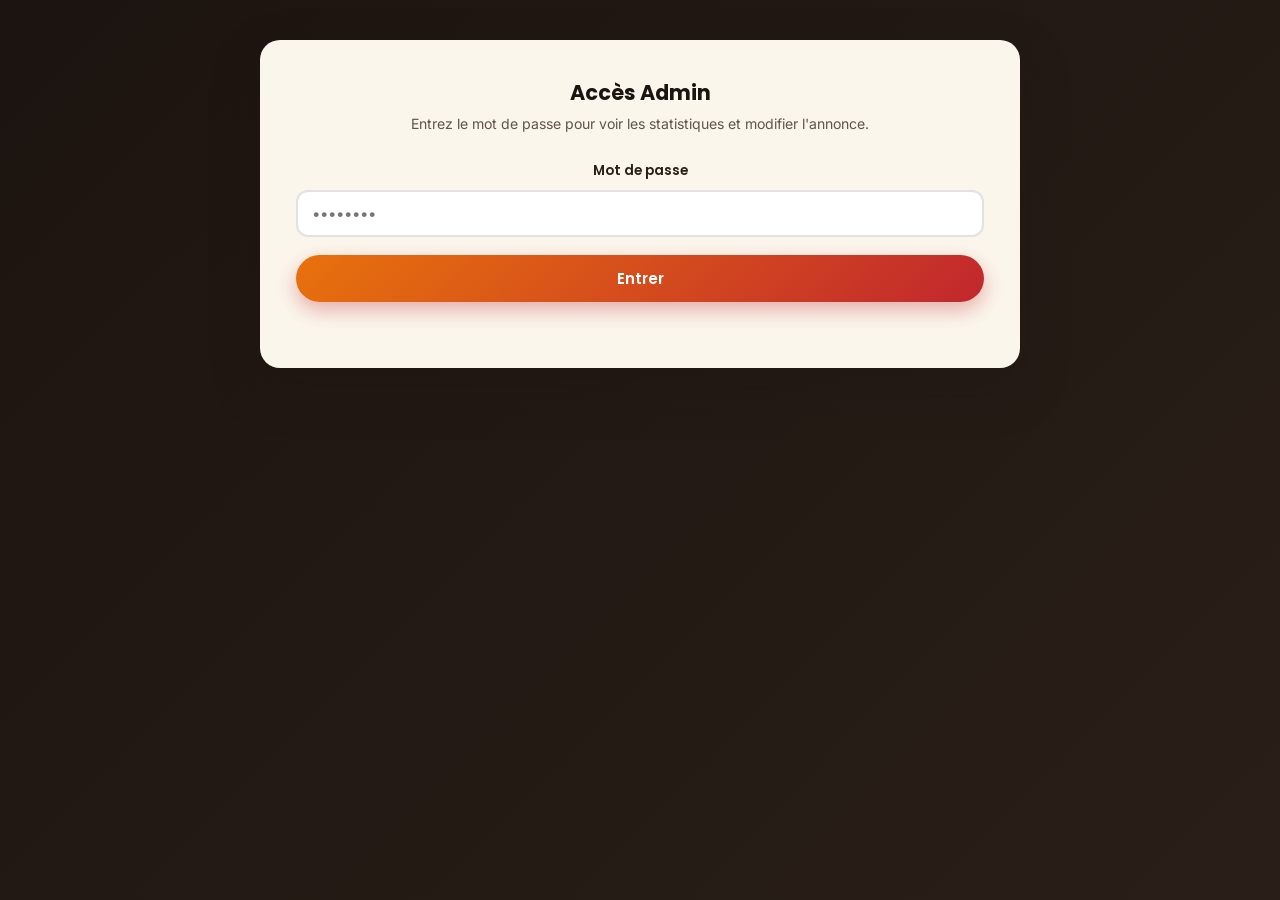
==== commit 452d1a4a: "Fix admin password field to accept more than digits Was set to inputmode="numeric" from the old 4-di" ====
--- a/admin.html
+++ b/admin.html
@@ -160,7 +160,7 @@
     <p class="admin-sub">Entrez le mot de passe pour voir les statistiques et modifier l'annonce.</p>
     <div class="admin-field">
       <label for="admin-password">Mot de passe</label>
-      <input type="password" id="admin-password" inputmode="numeric" autocomplete="off" placeholder="••••">
+      <input type="password" id="admin-password" autocomplete="off" placeholder="••••••••">
     </div>
     <button type="button" class="btn btn-primary admin-btn" id="admin-login-btn">Entrer</button>
     <div class="admin-status err" id="admin-login-status"></div>
@@ -206,10 +206,8 @@
 </div>
 
 <script>
-  // Must match script.js on the public site.
-  const VERCEL_API_BASE = 'PASTE_YOUR_VERCEL_URL_HERE';
-  const API_READY = !VERCEL_API_BASE.startsWith('PASTE_');
-
+  // This page is served by the same Vercel project as the /api functions,
+  // so plain relative paths reach them — no separate base URL needed.
   const SESSION_KEY = 'alexbraise_admin_password';
 
   const loginScreen = document.getElementById('admin-login');
@@ -258,13 +256,9 @@
   };
 
   const loadStats = async () => {
-    if (!API_READY) {
-      setStatus(statsStatus, 'URL de l\'API non configurée (VERCEL_API_BASE).', 'warn');
-      return;
-    }
     setStatus(statsStatus, 'Chargement...', '');
     try {
-      const res = await fetch(`${VERCEL_API_BASE}/api/stats`, {
+      const res = await fetch('/api/stats', {
         headers: { 'x-admin-password': getPassword() },
       });
       if (res.status === 401) {
@@ -285,9 +279,8 @@
   };
 
   const loadBanner = async () => {
-    if (!API_READY) return;
     try {
-      const res = await fetch(`${VERCEL_API_BASE}/api/banner`);
+      const res = await fetch('/api/banner');
       if (!res.ok) return;
       const data = await res.json();
       frField.value = data.fr || '';
@@ -298,14 +291,10 @@
   };
 
   const saveBanner = async () => {
-    if (!API_READY) {
-      setStatus(saveStatus, 'URL de l\'API non configurée (VERCEL_API_BASE).', 'warn');
-      return;
-    }
     saveBtn.disabled = true;
     setStatus(saveStatus, 'Enregistrement...', '');
     try {
-      const res = await fetch(`${VERCEL_API_BASE}/api/banner`, {
+      const res = await fetch('/api/banner', {
         method: 'POST',
         headers: { 'Content-Type': 'application/json', 'x-admin-password': getPassword() },
         body: JSON.stringify({ fr: frField.value.trim(), en: enField.value.trim() }),
@@ -329,7 +318,7 @@
     loginStatus.textContent = '';
     loginBtn.disabled = true;
     try {
-      const res = await fetch(`${VERCEL_API_BASE}/api/stats`, {
+      const res = await fetch('/api/stats', {
         headers: { 'x-admin-password': password },
       });
       if (res.status === 401) {
@@ -349,7 +338,7 @@
       );
       loadBanner();
     } catch (err) {
-      loginStatus.textContent = API_READY ? 'Impossible de contacter le serveur.' : "URL de l'API non configurée dans ce fichier.";
+      loginStatus.textContent = 'Impossible de contacter le serveur.';
     } finally {
       loginBtn.disabled = false;
     }
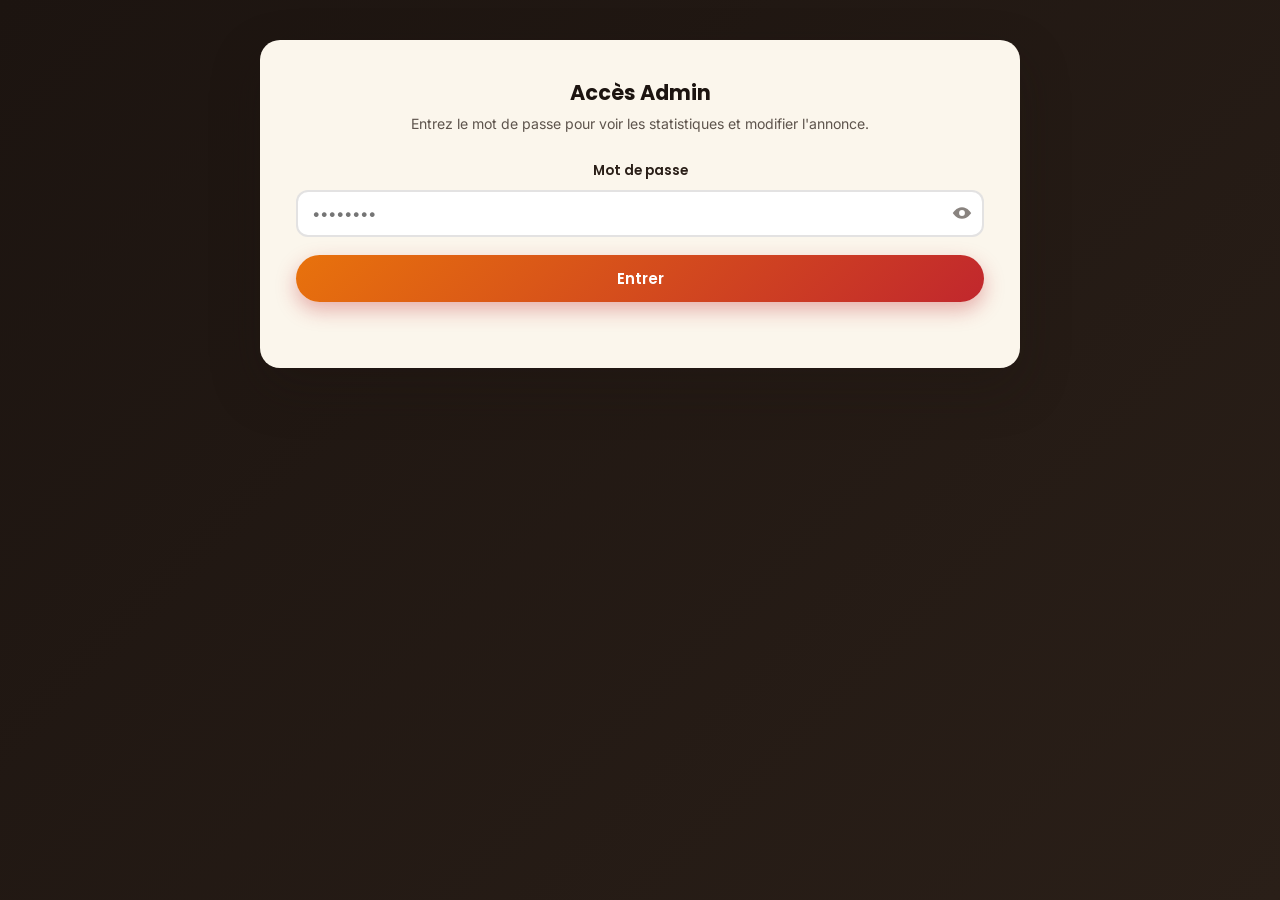
==== commit 9a534475: "Add show/hide eye icon to the admin password field Click toggles the field between password and text" ====
--- a/admin.html
+++ b/admin.html
@@ -74,6 +74,26 @@
   .admin-field textarea { min-height: 80px; line-height: 1.5; }
   .admin-field input:focus, .admin-field textarea:focus { outline: none; border-color: var(--color-gold); }
 
+  .password-wrap { position: relative; }
+  .password-wrap input { padding-right: 44px; }
+  .password-toggle {
+    position: absolute;
+    right: 4px;
+    top: 50%;
+    transform: translateY(-50%);
+    display: flex;
+    align-items: center;
+    justify-content: center;
+    background: none;
+    border: none;
+    padding: 8px;
+    cursor: pointer;
+    color: var(--color-dark-soft);
+    opacity: 0.55;
+  }
+  .password-toggle:hover { opacity: 1; }
+  .password-toggle .icon { width: 20px; height: 20px; }
+
   .admin-btn { width: 100%; }
 
   .admin-status { margin-top: 14px; font-size: 0.88rem; font-weight: 600; min-height: 1.2em; }
@@ -160,7 +180,12 @@
     <p class="admin-sub">Entrez le mot de passe pour voir les statistiques et modifier l'annonce.</p>
     <div class="admin-field">
       <label for="admin-password">Mot de passe</label>
-      <input type="password" id="admin-password" autocomplete="off" placeholder="••••••••">
+      <div class="password-wrap">
+        <input type="password" id="admin-password" autocomplete="off" placeholder="••••••••">
+        <button type="button" class="password-toggle" id="password-toggle-btn" aria-label="Afficher le mot de passe">
+          <svg class="icon" viewBox="0 0 24 24" aria-hidden="true" fill-rule="evenodd" id="password-toggle-icon"><path d="M1 12C1 12 5 5 12 5C19 5 23 12 23 12C23 12 19 19 12 19C5 19 1 12 1 12Z M15.5 12a3.5 3.5 0 1 1-7 0a3.5 3.5 0 1 1 7 0Z"/></svg>
+        </button>
+      </div>
     </div>
     <button type="button" class="btn btn-primary admin-btn" id="admin-login-btn">Entrer</button>
     <div class="admin-status err" id="admin-login-status"></div>
@@ -213,6 +238,8 @@
   const loginScreen = document.getElementById('admin-login');
   const dashboard = document.getElementById('admin-dashboard');
   const passwordInput = document.getElementById('admin-password');
+  const passwordToggleBtn = document.getElementById('password-toggle-btn');
+  const passwordToggleIcon = document.getElementById('password-toggle-icon');
   const loginBtn = document.getElementById('admin-login-btn');
   const loginStatus = document.getElementById('admin-login-status');
   const statGrid = document.getElementById('stat-grid');
@@ -344,6 +371,16 @@
     }
   };
 
+  const EYE_OPEN = '<path d="M1 12C1 12 5 5 12 5C19 5 23 12 23 12C23 12 19 19 12 19C5 19 1 12 1 12Z M15.5 12a3.5 3.5 0 1 1-7 0a3.5 3.5 0 1 1 7 0Z"/>';
+  const EYE_CLOSED = '<path d="M1 12C1 12 5 5 12 5C19 5 23 12 23 12C23 12 19 19 12 19C5 19 1 12 1 12Z M15.5 12a3.5 3.5 0 1 1-7 0a3.5 3.5 0 1 1 7 0Z"/><path d="M3.5 3.5 20.5 20.5" stroke="currentColor" stroke-width="2" stroke-linecap="round" fill="none"/>';
+
+  passwordToggleBtn.addEventListener('click', () => {
+    const show = passwordInput.type === 'password';
+    passwordInput.type = show ? 'text' : 'password';
+    passwordToggleIcon.innerHTML = show ? EYE_CLOSED : EYE_OPEN;
+    passwordToggleBtn.setAttribute('aria-label', show ? 'Masquer le mot de passe' : 'Afficher le mot de passe');
+  });
+
   loginBtn.addEventListener('click', () => attemptLogin(passwordInput.value));
   passwordInput.addEventListener('keydown', (e) => { if (e.key === 'Enter') loginBtn.click(); });
   refreshBtn.addEventListener('click', loadStats);
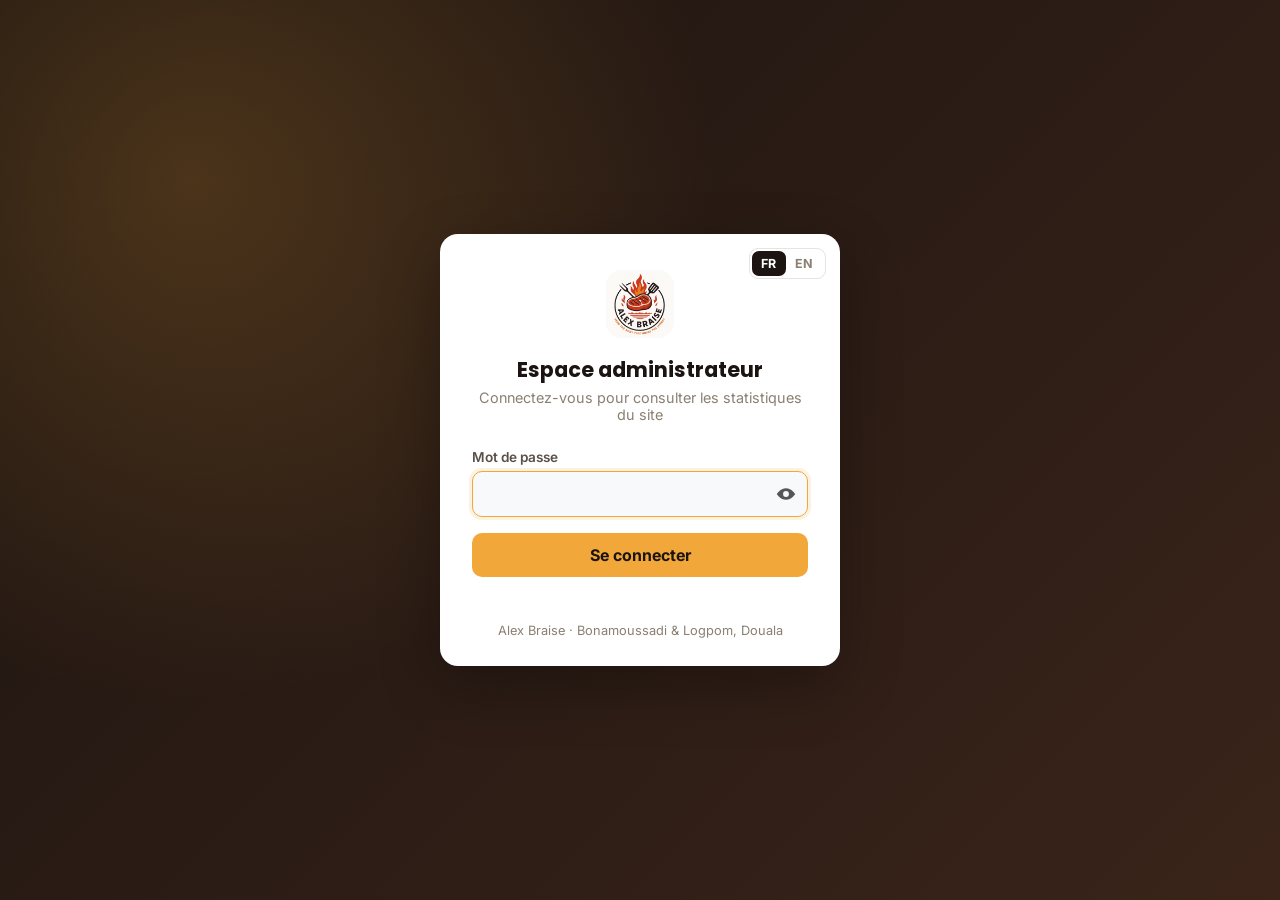
==== commit 24feaf21: "Rebuild admin dashboard as a full analytics app (sidebar, charts, KPIs) - admin.html: complete rebui" ====
--- a/admin.html
+++ b/admin.html
@@ -3,399 +3,1310 @@
 <head>
 <meta charset="UTF-8">
 <meta name="viewport" content="width=device-width, initial-scale=1.0">
-<meta name="robots" content="noindex, nofollow">
-<title>Admin — Alex Braise</title>
+<meta name="robots" content="noindex,nofollow">
+<link rel="icon" type="image/jpeg" href="images/IMG-20260822-WA0043.jpg">
+<title>Tableau de bord | Alex Braise</title>
 <link rel="preconnect" href="https://fonts.googleapis.com">
-<link href="https://fonts.googleapis.com/css2?family=Poppins:wght@600;700&family=Inter:wght@400;500;600&display=swap" rel="stylesheet">
-<link rel="stylesheet" href="style.css">
+<link href="https://fonts.googleapis.com/css2?family=Poppins:wght@600;700&family=Inter:wght@400;500;600;700&display=swap" rel="stylesheet">
 <style>
+  :root {
+    --navy: #1C1410;
+    --navy-soft: #2A1F18;
+    --gold: #F2A73B;
+    --gold-soft: rgba(242, 167, 59, 0.16);
+    --bg: #f4f5f8;
+    --surface: #ffffff;
+    --surface-2: #f8f9fb;
+    --text: #1C1410;
+    --text-2: #5a5048;
+    --muted: #8a7f73;
+    --border: #e6e4e1;
+    --grid: #eeedea;
+    --qr: #2563eb;
+    --links: #F2A73B;
+    --hover-ring: rgba(26, 20, 16, 0.08);
+    --good: #15803d;
+    --good-bg: #e8f6ee;
+    --bad: #b91c1c;
+    --bad-bg: #fdecec;
+    --shadow: 0 1px 2px rgba(26, 20, 16, 0.04), 0 4px 16px rgba(26, 20, 16, 0.05);
+    --radius: 14px;
+  }
+
+  * { margin: 0; padding: 0; box-sizing: border-box; }
   body {
+    font-family: 'Inter', -apple-system, Segoe UI, sans-serif;
+    background: var(--bg);
+    color: var(--text);
     min-height: 100vh;
-    padding: 40px 20px;
-    background: linear-gradient(135deg, var(--color-dark), var(--color-dark-soft));
-  }
-
-  .admin-wrap {
+    -webkit-font-smoothing: antialiased;
+  }
+  h1, h2, h3 { font-family: 'Poppins', sans-serif; }
+  button { font: inherit; cursor: pointer; }
+  a { color: inherit; }
+  [hidden] { display: none !important; }
+
+  /* ---------- Login ---------- */
+  .login-page {
+    min-height: 100vh;
+    display: grid;
+    place-items: center;
+    padding: 24px 16px;
+    background:
+      radial-gradient(circle at 15% 20%, rgba(242, 167, 59, 0.2), transparent 40%),
+      linear-gradient(135deg, #1C1410 0%, #3a241a 100%);
+  }
+  .login-card {
     width: 100%;
-    max-width: 760px;
-    margin: 0 auto;
-  }
-
-  .admin-card {
-    background: var(--color-cream);
-    border-radius: var(--radius-lg);
-    box-shadow: var(--shadow-lg);
-    padding: 36px;
-    margin-bottom: 24px;
-  }
-
-  .admin-card h1 {
-    font-family: var(--font-heading);
-    font-size: 1.3rem;
-    margin-bottom: 4px;
-  }
-
-  .admin-card h2 {
-    font-family: var(--font-heading);
-    font-size: 1.1rem;
-    margin-bottom: 16px;
-  }
-
-  .admin-sub {
-    font-size: 0.88rem;
-    color: var(--color-dark-soft);
-    opacity: 0.75;
-    margin-bottom: 24px;
-  }
-
+    max-width: 400px;
+    background: var(--surface);
+    border-radius: 18px;
+    padding: 36px 32px 28px;
+    box-shadow: 0 20px 60px rgba(0, 0, 0, 0.3);
+    text-align: center;
+  }
+  .login-card img.logo { width: 68px; height: 68px; object-fit: cover; border-radius: 16px; margin: 0 auto 12px; }
+  .login-card h1 { font-size: 1.3rem; color: var(--text); }
+  .login-card .subtitle { color: var(--muted); font-size: 0.9rem; margin: 4px 0 26px; }
+  .field { text-align: left; margin-bottom: 16px; }
+  .field label { display: block; font-size: 0.85rem; font-weight: 600; color: var(--text-2); margin-bottom: 6px; }
+  .password-wrap { position: relative; }
+  .field input {
+    width: 100%;
+    font: inherit;
+    padding: 12px 48px 12px 14px;
+    border: 1px solid var(--border);
+    border-radius: 10px;
+    background: var(--surface-2);
+    color: var(--text);
+    outline: none;
+    transition: border-color 0.15s, box-shadow 0.15s;
+  }
+  .field input:focus { border-color: var(--gold); box-shadow: 0 0 0 3px var(--gold-soft); }
+  .password-toggle {
+    position: absolute; right: 4px; top: 50%; transform: translateY(-50%);
+    display: flex; align-items: center; justify-content: center;
+    background: none; border: none; padding: 8px; cursor: pointer;
+    color: var(--muted); opacity: 0.65;
+  }
+  .password-toggle:hover { opacity: 1; }
+  .password-toggle svg { width: 20px; height: 20px; }
+  .btn-primary {
+    width: 100%; border: none; border-radius: 10px; padding: 12px 18px;
+    background: var(--gold); color: #1C1410; font-weight: 700;
+    transition: filter 0.15s;
+  }
+  .btn-primary:hover { filter: brightness(1.05); }
+  .btn-primary:disabled { opacity: 0.7; cursor: wait; }
+  .login-error { color: var(--bad); font-size: 0.88rem; margin-top: 12px; min-height: 1.2em; }
+  .login-foot { margin-top: 18px; font-size: 0.8rem; color: var(--muted); }
+
+  /* ---------- App layout ---------- */
+  .app { display: grid; grid-template-columns: 248px minmax(0, 1fr); min-height: 100vh; }
+  .sidebar {
+    background: var(--navy); color: #fff;
+    display: flex; flex-direction: column; padding: 22px 16px;
+    position: sticky; top: 0; height: 100vh;
+  }
+  .brand { display: flex; align-items: center; gap: 10px; padding: 0 8px 22px; border-bottom: 1px solid rgba(255,255,255,0.08); }
+  .brand img { width: 40px; height: 40px; object-fit: cover; border-radius: 10px; }
+  .brand strong { display: block; font-size: 0.95rem; line-height: 1.2; font-family: 'Poppins', sans-serif; }
+  .brand span { font-size: 0.75rem; color: var(--gold); letter-spacing: 0.04em; text-transform: uppercase; }
+  .nav { margin-top: 18px; display: flex; flex-direction: column; gap: 4px; }
+  .nav-title { font-size: 0.7rem; letter-spacing: 0.08em; text-transform: uppercase; color: rgba(255,255,255,0.4); padding: 10px 12px 4px; }
+  .nav a {
+    display: flex; align-items: center; gap: 10px;
+    padding: 10px 12px; border-radius: 10px;
+    text-decoration: none; color: rgba(255,255,255,0.72); font-size: 0.92rem;
+  }
+  .nav a:hover { background: rgba(255,255,255,0.06); color: #fff; }
+  .nav a.active { background: rgba(242,167,59,0.16); color: var(--gold); font-weight: 600; }
+  .nav svg { width: 18px; height: 18px; flex-shrink: 0; }
+  .account {
+    margin-top: auto; display: flex; align-items: center; flex-wrap: wrap; gap: 10px;
+    padding: 16px 8px 0; border-top: 1px solid rgba(255,255,255,0.08);
+  }
+  .avatar {
+    width: 38px; height: 38px; border-radius: 50%;
+    background: var(--gold); color: var(--navy);
+    display: grid; place-items: center; font-weight: 700; flex-shrink: 0;
+  }
+  .account-info { min-width: 0; flex: 1; }
+  .account-info strong { display: block; font-size: 0.9rem; }
+  .account-info span { font-size: 0.75rem; color: rgba(255,255,255,0.6); }
+  .logout {
+    flex-basis: 100%; display: flex; align-items: center; justify-content: center; gap: 8px;
+    background: none; border: 1px solid rgba(255,255,255,0.2); color: rgba(255,255,255,0.85);
+    border-radius: 9px; padding: 8px 10px; font-size: 0.85rem;
+  }
+  .logout svg { width: 16px; height: 16px; }
+  .logout:hover { border-color: var(--gold); color: var(--gold); }
+
+  .main { padding: 28px 32px 48px; min-width: 0; }
+  .topbar { display: flex; align-items: flex-start; justify-content: space-between; gap: 16px; flex-wrap: wrap; margin-bottom: 22px; }
+  .topbar h2 { font-size: 1.5rem; }
+  .topbar p { color: var(--muted); font-size: 0.92rem; margin-top: 2px; }
+  .topbar-actions { display: flex; align-items: center; gap: 12px; }
+  .updated { color: var(--muted); font-size: 0.82rem; }
+  .btn-ghost {
+    display: inline-flex; align-items: center; gap: 6px;
+    background: var(--surface); color: var(--text); border: 1px solid var(--border);
+    border-radius: 10px; padding: 8px 14px; font-size: 0.88rem; font-weight: 600;
+  }
+  .btn-ghost:hover { border-color: var(--gold); }
+  .btn-ghost svg { width: 16px; height: 16px; }
+  .btn-ghost.loading svg { animation: spin 0.8s linear infinite; }
+  @keyframes spin { to { transform: rotate(360deg); } }
+
+  .panel { background: var(--surface); border: 1px solid var(--border); border-radius: var(--radius); box-shadow: var(--shadow); }
+  .section-label { font-size: 0.78rem; font-weight: 700; letter-spacing: 0.06em; text-transform: uppercase; color: var(--muted); margin: 0 0 10px; }
+  .swatch { display: inline-block; width: 10px; height: 10px; border-radius: 3px; flex-shrink: 0; }
+  .swatch.qr { background: var(--qr); }
+  .swatch.links { background: var(--links); }
+
+  .channels { display: grid; grid-template-columns: repeat(3, 1fr); gap: 14px; margin-bottom: 24px; }
+  .channel {
+    text-align: left; border: 1px solid var(--border); background: var(--surface); color: var(--text);
+    border-radius: var(--radius); padding: 16px 18px; box-shadow: var(--shadow);
+    position: relative; transition: border-color 0.15s, box-shadow 0.15s;
+  }
+  .channel:hover { border-color: var(--muted); }
+  .channel.active { border-color: var(--gold); box-shadow: 0 0 0 3px var(--gold-soft), var(--shadow); }
+  .channel .head { display: flex; align-items: center; gap: 8px; font-size: 0.88rem; font-weight: 700; color: var(--text-2); }
+  .channel .icon { width: 30px; height: 30px; border-radius: 8px; display: grid; place-items: center; background: var(--surface-2); color: var(--text-2); }
+  .channel .icon svg { width: 17px; height: 17px; }
+  .channel.active .icon { background: var(--gold-soft); color: var(--gold); }
+  .channel .value { font-size: 1.9rem; font-weight: 700; margin-top: 10px; font-variant-numeric: tabular-nums; }
+  .channel .meta { font-size: 0.8rem; color: var(--muted); margin-top: 2px; }
+  .channel .share-line { height: 4px; border-radius: 2px; background: var(--grid); margin-top: 12px; overflow: hidden; }
+  .channel .share-line div { height: 100%; border-radius: 2px; }
+
+  .rolling { display: grid; grid-template-columns: repeat(5, 1fr); margin-bottom: 24px; }
+  .rolling div { padding: 16px 18px; border-left: 1px solid var(--border); }
+  .rolling div:first-child { border-left: none; }
+  .rolling span { display: block; font-size: 0.8rem; color: var(--muted); }
+  .rolling strong { display: block; font-size: 1.35rem; margin-top: 4px; font-variant-numeric: tabular-nums; }
+
+  .controls { display: flex; align-items: center; justify-content: space-between; gap: 12px; flex-wrap: wrap; margin-bottom: 16px; }
+  .segmented { display: inline-flex; background: var(--surface); border: 1px solid var(--border); border-radius: 10px; padding: 3px; }
+  .segmented button { border: none; background: none; color: var(--text-2); padding: 7px 14px; border-radius: 8px; font-size: 0.88rem; font-weight: 600; }
+  .segmented button.active { background: var(--navy); color: #fff; }
+  .stepper { display: inline-flex; align-items: center; gap: 6px; }
+  .stepper .arrow {
+    width: 34px; height: 34px; display: grid; place-items: center; padding: 0;
+    border: 1px solid var(--border); background: var(--surface); color: var(--text); border-radius: 9px;
+  }
+  .stepper .arrow svg { width: 16px; height: 16px; }
+  .stepper .arrow:hover:not(:disabled) { border-color: var(--gold); }
+  .stepper .arrow:disabled { opacity: 0.35; cursor: default; }
+  .stepper .period-label { min-width: 170px; text-align: center; font-weight: 700; }
+  .stepper .today-btn { border: none; background: none; color: var(--gold); font-weight: 700; font-size: 0.85rem; padding: 6px 8px; }
+
+  .kpis { display: grid; grid-template-columns: repeat(4, 1fr); gap: 16px; margin-bottom: 16px; }
+  .kpi { padding: 18px 20px; }
+  .kpi .label { font-size: 0.82rem; color: var(--muted); font-weight: 600; }
+  .kpi .value { font-size: 2rem; font-weight: 700; margin-top: 6px; font-variant-numeric: tabular-nums; letter-spacing: -0.01em; }
+  .kpi .sub { font-size: 0.8rem; color: var(--muted); margin-top: 6px; display: flex; align-items: center; gap: 6px; flex-wrap: wrap; }
+  .badge { display: inline-flex; align-items: center; gap: 3px; font-weight: 700; font-size: 0.78rem; padding: 2px 7px; border-radius: 999px; }
+  .badge.up { color: var(--good); background: var(--good-bg); }
+  .badge.down { color: var(--bad); background: var(--bad-bg); }
+  .badge.flat { color: var(--muted); background: var(--surface-2); }
+
+  .chart-panel { padding: 20px 20px 14px; margin-bottom: 16px; }
+  .panel-head { display: flex; justify-content: space-between; align-items: center; gap: 12px; margin-bottom: 14px; flex-wrap: wrap; }
+  .panel-head h3 { font-size: 1rem; }
+  .legend { display: flex; gap: 16px; font-size: 0.82rem; color: var(--text-2); }
+  .legend span { display: inline-flex; align-items: center; gap: 6px; }
+  .chart { position: relative; display: grid; grid-template-columns: 40px 1fr; grid-template-rows: 1fr 26px; height: 290px; }
+  .y-axis { position: relative; }
+  .y-axis span { position: absolute; right: 8px; transform: translateY(50%); font-size: 0.72rem; color: var(--muted); font-variant-numeric: tabular-nums; }
+  .plot { position: relative; border-bottom: 1px solid var(--border); }
+  .gridline { position: absolute; left: 0; right: 0; border-top: 1px solid var(--grid); }
+  .bars { position: absolute; inset: 0; display: flex; align-items: stretch; gap: 2px; }
+  .col { flex: 1; display: flex; flex-direction: column; justify-content: flex-end; align-items: center; min-width: 0; border-radius: 6px 6px 0 0; outline: none; }
+  .col:hover, .col:focus-visible { background: var(--hover-ring); }
+  .stack { width: 100%; max-width: 44px; display: flex; flex-direction: column-reverse; gap: 2px; }
+  .seg { width: 100%; }
+  .seg.qr { background: var(--qr); }
+  .seg.links { background: var(--links); }
+  .stack .seg:last-child { border-radius: 4px 4px 0 0; }
+  .x-axis { grid-column: 2; display: flex; gap: 2px; padding-top: 8px; }
+  .x-axis span { flex: 1; text-align: center; font-size: 0.72rem; color: var(--muted); white-space: nowrap; min-width: 0; }
+  .tooltip {
+    position: absolute; pointer-events: none; z-index: 5;
+    background: var(--navy); color: #fff; border-radius: 8px;
+    padding: 8px 10px; font-size: 0.8rem; white-space: nowrap;
+    box-shadow: 0 6px 20px rgba(0,0,0,0.2);
+    transform: translate(-50%, calc(-100% - 10px));
+    border: 1px solid rgba(255,255,255,0.1);
+  }
+  .tooltip .tt-title { color: rgba(255,255,255,0.7); }
+  .tooltip strong { display: block; font-size: 1rem; }
+  .tooltip .tt-row { display: flex; align-items: center; gap: 6px; margin-top: 3px; }
+  .tooltip .tt-row b { margin-left: auto; padding-left: 12px; font-variant-numeric: tabular-nums; }
+  .empty-note { position: absolute; inset: 0; display: grid; place-items: center; color: var(--muted); font-size: 0.9rem; pointer-events: none; }
+
+  .insights { display: grid; grid-template-columns: 1fr 1fr; gap: 16px; margin-bottom: 16px; }
+  .insights .wide { grid-column: 1 / -1; }
+  .list-panel { padding: 20px; }
+  .list-row { display: grid; grid-template-columns: minmax(170px, 1.3fr) 2fr auto; align-items: center; gap: 12px; padding: 7px 0; font-size: 0.9rem; }
+  .list-row .name { display: flex; align-items: center; gap: 8px; min-width: 0; }
+  .list-row .name span { overflow: hidden; text-overflow: ellipsis; white-space: nowrap; }
+  .list-row .track { height: 8px; background: var(--grid); border-radius: 4px; overflow: hidden; }
+  .list-row .fill { height: 100%; border-radius: 4px; }
+  .list-row .num { font-variant-numeric: tabular-nums; text-align: right; min-width: 78px; }
+  .list-row .num small { color: var(--muted); margin-left: 6px; }
+  .list-row.top .name { font-weight: 700; }
+  .list-empty { color: var(--muted); font-size: 0.9rem; padding: 6px 0; }
+  .info-panel { padding: 20px; font-size: 0.9rem; color: var(--text-2); line-height: 1.55; }
+  .info-panel h3 { font-size: 1rem; color: var(--text); margin-bottom: 8px; }
+  .info-panel p + p { margin-top: 8px; }
+  .info-panel code { background: var(--surface-2); border: 1px solid var(--border); border-radius: 5px; padding: 1px 5px; font-size: 0.85em; }
+
+  .table-panel { padding: 8px 20px 12px; }
+  .table-panel h3 { font-size: 1rem; padding: 12px 0 6px; }
+  .table-scroll { max-height: 440px; overflow-y: auto; }
+  table { width: 100%; border-collapse: collapse; font-size: 0.9rem; }
+  th, td { padding: 10px 4px; border-bottom: 1px solid var(--border); text-align: left; }
+  thead th { position: sticky; top: 0; background: var(--surface); z-index: 1; }
+  tr:last-child td { border-bottom: none; }
+  th { font-size: 0.75rem; text-transform: uppercase; letter-spacing: 0.05em; color: var(--muted); font-weight: 700; }
+  td.num, th.num { text-align: right; font-variant-numeric: tabular-nums; }
+  th .th-inner { display: inline-flex; align-items: center; gap: 6px; }
+  td.total { font-weight: 700; }
+  td.muted { color: var(--muted); }
+
+  .footnote { color: var(--muted); font-size: 0.8rem; margin-top: 18px; line-height: 1.5; }
+  .error-banner { background: var(--bad-bg); color: var(--bad); border-radius: 10px; padding: 10px 14px; margin-bottom: 16px; font-size: 0.9rem; }
+  .warn-banner { background: var(--gold-soft); color: #8a5a10; border-radius: 10px; padding: 10px 14px; margin-bottom: 16px; font-size: 0.9rem; }
+
+  /* ---------- Banner (announcement) view ---------- */
   .admin-field { margin-bottom: 18px; }
-
-  .admin-field label {
-    display: block;
-    font-family: var(--font-heading);
-    font-weight: 600;
-    font-size: 0.85rem;
-    margin-bottom: 8px;
-    color: var(--color-dark-soft);
-  }
-
-  .admin-field input, .admin-field textarea {
-    width: 100%;
-    font-family: var(--font-body);
-    font-size: 0.95rem;
-    padding: 12px 14px;
-    border-radius: var(--radius-md);
-    border: 2px solid rgba(28, 20, 16, 0.12);
-    background: #fff;
-    color: var(--color-dark);
-    resize: vertical;
-  }
-
-  .admin-field textarea { min-height: 80px; line-height: 1.5; }
-  .admin-field input:focus, .admin-field textarea:focus { outline: none; border-color: var(--color-gold); }
-
-  .password-wrap { position: relative; }
-  .password-wrap input { padding-right: 44px; }
-  .password-toggle {
-    position: absolute;
-    right: 4px;
-    top: 50%;
-    transform: translateY(-50%);
-    display: flex;
-    align-items: center;
-    justify-content: center;
-    background: none;
-    border: none;
-    padding: 8px;
-    cursor: pointer;
-    color: var(--color-dark-soft);
-    opacity: 0.55;
-  }
-  .password-toggle:hover { opacity: 1; }
-  .password-toggle .icon { width: 20px; height: 20px; }
-
-  .admin-btn { width: 100%; }
-
+  .admin-field label { display: block; font-size: 0.85rem; font-weight: 600; color: var(--text-2); margin-bottom: 8px; }
+  .admin-field textarea {
+    width: 100%; font: inherit; font-size: 0.95rem; padding: 12px 14px;
+    border-radius: 10px; border: 1px solid var(--border); background: var(--surface-2);
+    color: var(--text); resize: vertical; min-height: 90px; line-height: 1.5;
+  }
+  .admin-field textarea:focus { outline: none; border-color: var(--gold); box-shadow: 0 0 0 3px var(--gold-soft); }
   .admin-status { margin-top: 14px; font-size: 0.88rem; font-weight: 600; min-height: 1.2em; }
-  .admin-status.ok { color: #2f7d3a; }
-  .admin-status.err { color: var(--color-red); }
-  .admin-status.warn { color: var(--color-orange); }
-
-  #admin-login { text-align: center; }
-  #admin-dashboard { display: none; }
-
-  .stat-grid {
-    display: grid;
-    grid-template-columns: repeat(2, 1fr);
-    gap: 12px;
-    margin-bottom: 8px;
-  }
-  @media (min-width: 560px) {
-    .stat-grid { grid-template-columns: repeat(3, 1fr); }
-  }
-
-  .stat-tile {
-    background: #fff;
-    border-radius: var(--radius-md);
-    padding: 16px;
-    border: 1px solid rgba(28, 20, 16, 0.08);
-  }
-
-  .stat-tile .stat-label {
-    font-family: var(--font-heading);
-    font-size: 0.78rem;
-    font-weight: 600;
-    color: var(--color-dark-soft);
-    opacity: 0.7;
-    text-transform: uppercase;
-    letter-spacing: 0.03em;
-    margin-bottom: 6px;
-  }
-
-  .stat-tile .stat-total {
-    font-family: var(--font-heading);
-    font-size: 1.6rem;
-    font-weight: 700;
-    color: var(--color-red);
-    margin-bottom: 4px;
-  }
-
-  .stat-tile .stat-breakdown {
-    font-size: 0.78rem;
-    color: var(--color-dark-soft);
-    opacity: 0.8;
-  }
-
-  .admin-refresh {
-    display: block;
-    margin: 4px auto 0;
-    background: none;
-    border: none;
-    color: var(--color-dark-soft);
-    opacity: 0.7;
-    text-decoration: underline;
-    cursor: pointer;
-    font-size: 0.85rem;
-    font-family: var(--font-body);
-  }
-
-  .admin-logout {
-    display: block;
-    text-align: center;
-    margin-top: 10px;
-    font-size: 0.85rem;
-    color: var(--color-dark-soft);
-    opacity: 0.7;
-    cursor: pointer;
-    text-decoration: underline;
+  .admin-status.ok { color: var(--good); }
+  .admin-status.err { color: var(--bad); }
+  .admin-status.warn { color: #8a5a10; }
+  .banner-panel { padding: 24px; max-width: 640px; }
+
+  /* ---------- Language switch ---------- */
+  .lang-switch { display: inline-flex; background: var(--surface); border: 1px solid var(--border); border-radius: 9px; padding: 2px; }
+  .lang-switch button { border: none; background: none; color: var(--muted); font-size: 0.78rem; font-weight: 700; padding: 5px 9px; border-radius: 7px; letter-spacing: 0.04em; }
+  .lang-switch button.active { background: var(--navy); color: #fff; }
+  .login-card { position: relative; }
+  .login-card .lang-switch { position: absolute; top: 14px; right: 14px; }
+
+  /* ---------- Responsive ---------- */
+  @media (max-width: 1100px) { .kpis { grid-template-columns: repeat(2, 1fr); } }
+  @media (max-width: 860px) {
+    .app { grid-template-columns: minmax(0, 1fr); }
+    .sidebar { position: static; height: auto; flex-direction: row; align-items: center; padding: 12px 16px; gap: 12px; }
+    .brand { border: none; padding: 0; flex: 1; min-width: 0; }
+    .brand span { display: none; }
+    .nav { display: none; }
+    .account { margin: 0; padding: 0; border: none; flex-wrap: nowrap; }
+    .account-info { display: none; }
+    .logout { flex-basis: auto; padding: 6px 10px; }
+    .main { padding: 20px 16px 40px; }
+    .insights { grid-template-columns: 1fr; }
+    .rolling { grid-template-columns: repeat(3, 1fr); }
+    .rolling div:nth-child(4) { border-left: none; }
+    .rolling div:nth-child(n+4) { border-top: 1px solid var(--border); }
+    .topbar-actions { width: 100%; flex-wrap: wrap; }
+    .topbar-actions .lang-switch { margin-left: auto; }
+  }
+  @media (max-width: 560px) {
+    .channels { grid-template-columns: 1fr; gap: 10px; }
+    .channel { display: grid; grid-template-columns: 1fr auto; align-items: center; padding: 12px 14px; }
+    .channel .value { margin: 0; font-size: 1.4rem; grid-row: span 2; }
+    .channel .meta { grid-column: 1; }
+    .channel .share-line { display: none; }
+    .rolling { grid-template-columns: repeat(2, 1fr); }
+    .rolling div { border-left: none !important; border-top: 1px solid var(--border); }
+    .rolling div:nth-child(-n+2) { border-top: none; }
+    .rolling div:nth-child(even) { border-left: 1px solid var(--border) !important; }
+    .rolling div:last-child { grid-column: span 2; border-left: none !important; }
+    .kpis { gap: 10px; }
+    .kpi { padding: 14px; }
+    .kpi .value { font-size: 1.5rem; }
+    .segmented { width: 100%; }
+    .segmented button { flex: 1; padding: 7px 4px; font-size: 0.8rem; }
+    .stepper { width: 100%; justify-content: space-between; }
+    .stepper .period-label { min-width: 0; flex: 1; font-size: 0.92rem; }
+    .chart { height: 220px; grid-template-columns: 32px 1fr; }
+    .list-row { grid-template-columns: 1fr auto; }
+    .list-row .track { grid-column: 1 / -1; grid-row: 2; }
+    th, td { padding: 9px 3px; font-size: 0.82rem; }
   }
 </style>
 </head>
 <body>
-
-<div class="admin-wrap">
-
-  <div class="admin-card" id="admin-login">
-    <h1>Accès Admin</h1>
-    <p class="admin-sub">Entrez le mot de passe pour voir les statistiques et modifier l'annonce.</p>
-    <div class="admin-field">
-      <label for="admin-password">Mot de passe</label>
-      <div class="password-wrap">
-        <input type="password" id="admin-password" autocomplete="off" placeholder="••••••••">
-        <button type="button" class="password-toggle" id="password-toggle-btn" aria-label="Afficher le mot de passe">
-          <svg class="icon" viewBox="0 0 24 24" aria-hidden="true" fill-rule="evenodd" id="password-toggle-icon"><path d="M1 12C1 12 5 5 12 5C19 5 23 12 23 12C23 12 19 19 12 19C5 19 1 12 1 12Z M15.5 12a3.5 3.5 0 1 1-7 0a3.5 3.5 0 1 1 7 0Z"/></svg>
+  <!-- ---------- Login ---------- -->
+  <div class="login-page" id="login-page">
+    <form class="login-card" id="login-form">
+      <div class="lang-switch" data-lang-switch>
+        <button type="button" data-lang="fr">FR</button>
+        <button type="button" data-lang="en">EN</button>
+      </div>
+      <img class="logo" src="images/IMG-20260822-WA0043.jpg" alt="Alex Braise">
+      <h1 data-i18n="loginTitle"></h1>
+      <p class="subtitle" data-i18n="loginSubtitle"></p>
+      <div class="field">
+        <label for="password" data-i18n="password"></label>
+        <div class="password-wrap">
+          <input id="password" type="password" autocomplete="current-password" required autofocus>
+          <button type="button" class="password-toggle" id="toggle-pw" aria-label="Afficher le mot de passe">
+            <svg viewBox="0 0 24 24" fill-rule="evenodd" id="toggle-pw-icon"><path d="M1 12C1 12 5 5 12 5C19 5 23 12 23 12C23 12 19 19 12 19C5 19 1 12 1 12Z M15.5 12a3.5 3.5 0 1 1-7 0a3.5 3.5 0 1 1 7 0Z"/></svg>
+          </button>
+        </div>
+      </div>
+      <button type="submit" class="btn-primary" id="login-btn" data-i18n="signIn"></button>
+      <p class="login-error" id="login-error" role="alert"></p>
+      <p class="login-foot" data-i18n="loginFoot"></p>
+    </form>
+  </div>
+
+  <!-- ---------- Dashboard ---------- -->
+  <div class="app" id="app" hidden>
+    <aside class="sidebar">
+      <div class="brand">
+        <img src="images/IMG-20260822-WA0043.jpg" alt="">
+        <div>
+          <strong>Alex Braise</strong>
+          <span>Admin</span>
+        </div>
+      </div>
+      <nav class="nav" id="side-nav">
+        <div class="nav-title" data-i18n="navAnalytics"></div>
+        <a href="#" data-channel="all">
+          <svg viewBox="0 0 24 24" fill="none" stroke="currentColor" stroke-width="2" stroke-linecap="round" stroke-linejoin="round"><path d="M3 3v18h18"/><path d="M7 15l4-4 3 3 5-6"/></svg>
+          <span data-i18n="chAll"></span>
+        </a>
+        <a href="#" data-channel="qr">
+          <svg viewBox="0 0 24 24" fill="none" stroke="currentColor" stroke-width="2" stroke-linecap="round" stroke-linejoin="round"><rect x="3" y="3" width="7" height="7" rx="1"/><rect x="14" y="3" width="7" height="7" rx="1"/><rect x="3" y="14" width="7" height="7" rx="1"/><path d="M14 14h3v3h-3zM20 14v.01M14 20h.01M17 20h4v-3"/></svg>
+          <span data-i18n="chQr"></span>
+        </a>
+        <a href="#" data-channel="links">
+          <svg viewBox="0 0 24 24" fill="none" stroke="currentColor" stroke-width="2" stroke-linecap="round" stroke-linejoin="round"><circle cx="11" cy="11" r="7"/><path d="M21 21l-4.3-4.3"/></svg>
+          <span data-i18n="chLinks"></span>
+        </a>
+        <div class="nav-title" data-i18n="navSite"></div>
+        <a href="#" data-view="banner">
+          <svg viewBox="0 0 24 24" fill="none" stroke="currentColor" stroke-width="2" stroke-linecap="round" stroke-linejoin="round"><path d="M3 11l18-5v12L3 14v-3z"/><path d="M11 13v4a2 2 0 0 0 4 0v-3"/></svg>
+          <span data-i18n="navAnnounce"></span>
+        </a>
+        <a href="/" target="_blank" rel="noopener">
+          <svg viewBox="0 0 24 24" fill="none" stroke="currentColor" stroke-width="2" stroke-linecap="round" stroke-linejoin="round"><path d="M14 3h7v7"/><path d="M10 14L21 3"/><path d="M21 14v7H3V3h7"/></svg>
+          <span data-i18n="viewWebsite"></span>
+        </a>
+      </nav>
+      <div class="account">
+        <div class="avatar">A</div>
+        <div class="account-info">
+          <strong data-i18n="administrator"></strong>
+          <span data-i18n="signedIn"></span>
+        </div>
+        <button type="button" class="logout" id="logout">
+          <svg viewBox="0 0 24 24" fill="none" stroke="currentColor" stroke-width="2" stroke-linecap="round" stroke-linejoin="round"><path d="M9 21H5a2 2 0 0 1-2-2V5a2 2 0 0 1 2-2h4"/><path d="M16 17l5-5-5-5"/><path d="M21 12H9"/></svg>
+          <span data-i18n="logOut"></span>
         </button>
       </div>
-    </div>
-    <button type="button" class="btn btn-primary admin-btn" id="admin-login-btn">Entrer</button>
-    <div class="admin-status err" id="admin-login-status"></div>
+    </aside>
+
+    <main class="main">
+      <div class="topbar">
+        <div>
+          <h2 id="page-title"></h2>
+          <p id="page-subtitle"></p>
+        </div>
+        <div class="topbar-actions">
+          <span class="updated" id="updated"></span>
+          <button type="button" class="btn-ghost" id="refresh">
+            <svg viewBox="0 0 24 24" fill="none" stroke="currentColor" stroke-width="2" stroke-linecap="round" stroke-linejoin="round"><path d="M21 12a9 9 0 1 1-3-6.7L21 8"/><path d="M21 3v5h-5"/></svg>
+            <span data-i18n="refresh"></span>
+          </button>
+          <div class="lang-switch" data-lang-switch>
+            <button type="button" data-lang="fr">FR</button>
+            <button type="button" data-lang="en">EN</button>
+          </div>
+        </div>
+      </div>
+
+      <div class="error-banner" id="error-banner" hidden></div>
+
+      <!-- ===== Analytics view ===== -->
+      <div id="view-analytics">
+        <div class="controls">
+          <div class="segmented" id="modes">
+            <button type="button" data-mode="week" data-i18n="modeWeek"></button>
+            <button type="button" data-mode="month" data-i18n="modeMonth"></button>
+            <button type="button" data-mode="quarter" data-i18n="modeQuarter"></button>
+            <button type="button" data-mode="half" data-i18n="modeHalf"></button>
+            <button type="button" data-mode="year" data-i18n="modeYear"></button>
+          </div>
+          <div class="stepper">
+            <button type="button" class="arrow" id="prev"><svg viewBox="0 0 24 24" fill="none" stroke="currentColor" stroke-width="2.5" stroke-linecap="round" stroke-linejoin="round"><path d="M15 18l-6-6 6-6"/></svg></button>
+            <span class="period-label" id="period-label"></span>
+            <button type="button" class="arrow" id="next"><svg viewBox="0 0 24 24" fill="none" stroke="currentColor" stroke-width="2.5" stroke-linecap="round" stroke-linejoin="round"><path d="M9 18l6-6-6-6"/></svg></button>
+            <button type="button" class="today-btn" id="today-btn" data-i18n="current"></button>
+          </div>
+        </div>
+
+        <div class="channels" id="channels">
+          <button type="button" class="channel" data-channel="all">
+            <div class="head">
+              <span class="icon"><svg viewBox="0 0 24 24" fill="none" stroke="currentColor" stroke-width="2" stroke-linecap="round" stroke-linejoin="round"><path d="M3 3v18h18"/><path d="M7 15l4-4 3 3 5-6"/></svg></span>
+              <span data-i18n="chAll"></span>
+            </div>
+            <div class="value" data-value>0</div>
+            <div class="meta" data-meta></div>
+            <div class="share-line"><div style="width:100%; background: linear-gradient(90deg, var(--qr), var(--links))"></div></div>
+          </button>
+          <button type="button" class="channel" data-channel="qr">
+            <div class="head">
+              <span class="icon"><svg viewBox="0 0 24 24" fill="none" stroke="currentColor" stroke-width="2" stroke-linecap="round" stroke-linejoin="round"><rect x="3" y="3" width="7" height="7" rx="1"/><rect x="14" y="3" width="7" height="7" rx="1"/><rect x="3" y="14" width="7" height="7" rx="1"/><path d="M14 14h3v3h-3zM20 14v.01M14 20h.01M17 20h4v-3"/></svg></span>
+              <span data-i18n="chQr"></span>
+            </div>
+            <div class="value" data-value>0</div>
+            <div class="meta" data-meta></div>
+            <div class="share-line"><div data-share style="background: var(--qr)"></div></div>
+          </button>
+          <button type="button" class="channel" data-channel="links">
+            <div class="head">
+              <span class="icon"><svg viewBox="0 0 24 24" fill="none" stroke="currentColor" stroke-width="2" stroke-linecap="round" stroke-linejoin="round"><circle cx="11" cy="11" r="7"/><path d="M21 21l-4.3-4.3"/></svg></span>
+              <span data-i18n="chLinks"></span>
+            </div>
+            <div class="value" data-value>0</div>
+            <div class="meta" data-meta></div>
+            <div class="share-line"><div data-share style="background: var(--links)"></div></div>
+          </button>
+        </div>
+
+        <div class="kpis">
+          <div class="panel kpi">
+            <div class="label" id="kpi-total-label"></div>
+            <div class="value" id="kpi-total">0</div>
+            <div class="sub" id="kpi-change"></div>
+          </div>
+          <div class="panel kpi">
+            <div class="label" data-i18n="kpiAvg"></div>
+            <div class="value" id="kpi-avg">0</div>
+            <div class="sub" id="kpi-avg-sub"></div>
+          </div>
+          <div class="panel kpi">
+            <div class="label" data-i18n="kpiBest"></div>
+            <div class="value" id="kpi-best">–</div>
+            <div class="sub" id="kpi-best-sub"></div>
+          </div>
+          <div class="panel kpi">
+            <div class="label" data-i18n="kpiToday"></div>
+            <div class="value" id="kpi-today">0</div>
+            <div class="sub" id="kpi-today-sub"></div>
+          </div>
+        </div>
+
+        <div class="panel chart-panel">
+          <div class="panel-head">
+            <h3 id="chart-title"></h3>
+            <div class="legend" id="legend"></div>
+          </div>
+          <div class="chart">
+            <div class="y-axis" id="y-axis"></div>
+            <div class="plot" id="plot"></div>
+            <div class="x-axis" id="x-axis"></div>
+          </div>
+        </div>
+
+        <div class="insights" id="insights"></div>
+
+        <p class="section-label" data-i18n="rolling"></p>
+        <div class="panel rolling" id="rolling"></div>
+
+        <div class="panel table-panel">
+          <h3 data-i18n="breakdown"></h3>
+          <div class="table-scroll">
+            <table>
+              <thead id="breakdown-head"></thead>
+              <tbody id="breakdown"></tbody>
+            </table>
+          </div>
+        </div>
+
+        <p class="footnote" id="footnote"></p>
+      </div>
+
+      <!-- ===== Announcement banner view ===== -->
+      <div id="view-banner" hidden>
+        <div class="panel banner-panel">
+          <div class="admin-field">
+            <label for="banner-fr" data-i18n="bannerFr"></label>
+            <textarea id="banner-fr"></textarea>
+          </div>
+          <div class="admin-field">
+            <label for="banner-en" data-i18n="bannerEn"></label>
+            <textarea id="banner-en"></textarea>
+          </div>
+          <button type="button" class="btn-primary" id="banner-save-btn" style="width:auto; padding:12px 28px;" data-i18n="bannerSave"></button>
+          <div class="admin-status" id="banner-status"></div>
+        </div>
+      </div>
+    </main>
   </div>
 
-  <div id="admin-dashboard">
-
-    <div class="admin-card">
-      <h2>Statistiques de visites</h2>
-      <p class="admin-sub">QR code scanné, visiteurs venus de Google, et le reste — comptés automatiquement à chaque visite du site.</p>
-      <div class="stat-grid" id="stat-grid">
-        <div class="stat-tile"><div class="stat-label">Aujourd'hui</div><div class="stat-total">—</div></div>
-        <div class="stat-tile"><div class="stat-label">7 jours</div><div class="stat-total">—</div></div>
-        <div class="stat-tile"><div class="stat-label">30 jours</div><div class="stat-total">—</div></div>
-        <div class="stat-tile"><div class="stat-label">3 mois</div><div class="stat-total">—</div></div>
-        <div class="stat-tile"><div class="stat-label">6 mois</div><div class="stat-total">—</div></div>
-        <div class="stat-tile"><div class="stat-label">1 an</div><div class="stat-total">—</div></div>
-      </div>
-      <button type="button" class="admin-refresh" id="admin-refresh-btn">Actualiser</button>
-      <div class="admin-status" id="admin-stats-status"></div>
-    </div>
-
-    <div class="admin-card">
-      <h2>Annonce (bannière défilante)</h2>
-      <p class="admin-sub">S'affiche en bas de la page d'accueil. Laissez les deux champs vides pour qu'aucune bannière ne s'affiche.</p>
-
-      <div class="admin-field">
-        <label for="banner-fr">Message en Français</label>
-        <textarea id="banner-fr" placeholder="Ex : Promo spéciale ce week-end..."></textarea>
-      </div>
-      <div class="admin-field">
-        <label for="banner-en">Message en Anglais</label>
-        <textarea id="banner-en" placeholder="Ex : Special promo this weekend..."></textarea>
-      </div>
-
-      <button type="button" class="btn btn-primary admin-btn" id="admin-save-btn">Enregistrer</button>
-      <div class="admin-status" id="admin-save-status"></div>
-    </div>
-
-    <span class="admin-logout" id="admin-logout-btn">Se déconnecter</span>
-  </div>
-
-</div>
-
 <script>
-  // This page is served by the same Vercel project as the /api functions,
-  // so plain relative paths reach them — no separate base URL needed.
-  const SESSION_KEY = 'alexbraise_admin_password';
-
-  const loginScreen = document.getElementById('admin-login');
-  const dashboard = document.getElementById('admin-dashboard');
-  const passwordInput = document.getElementById('admin-password');
-  const passwordToggleBtn = document.getElementById('password-toggle-btn');
-  const passwordToggleIcon = document.getElementById('password-toggle-icon');
-  const loginBtn = document.getElementById('admin-login-btn');
-  const loginStatus = document.getElementById('admin-login-status');
-  const statGrid = document.getElementById('stat-grid');
-  const statsStatus = document.getElementById('admin-stats-status');
-  const refreshBtn = document.getElementById('admin-refresh-btn');
-  const frField = document.getElementById('banner-fr');
-  const enField = document.getElementById('banner-en');
-  const saveBtn = document.getElementById('admin-save-btn');
-  const saveStatus = document.getElementById('admin-save-status');
-  const logoutBtn = document.getElementById('admin-logout-btn');
-
-  const getPassword = () => sessionStorage.getItem(SESSION_KEY) || '';
-
-  const setStatus = (el, text, kind) => {
+  const DAY = 86400000;
+  const PAGE_KEYS = ['home', 'menu'];
+  const SOURCE_KEYS = ['google', 'search', 'facebook', 'instagram', 'tiktok', 'whatsapp', 'social', 'website', 'direct'];
+
+  // ---------- Translations ----------
+  const I18N = {
+    fr: {
+      pageTitle: 'Tableau de bord | Alex Braise',
+      loginTitle: 'Espace administrateur',
+      loginSubtitle: 'Connectez-vous pour consulter les statistiques du site',
+      password: 'Mot de passe',
+      signIn: 'Se connecter',
+      signingIn: 'Connexion…',
+      loginFoot: 'Alex Braise · Bonamoussadi & Logpom, Douala',
+      wrongPassword: 'Mot de passe incorrect. Veuillez réessayer.',
+      sessionEnded: 'Votre session a expiré. Veuillez vous reconnecter.',
+      loadError: 'Impossible de charger les statistiques.',
+      navAnalytics: 'Statistiques',
+      navSite: 'Site',
+      navAnnounce: 'Annonce',
+      viewWebsite: 'Voir le site',
+      administrator: 'Administrateur',
+      signedIn: 'Connecté',
+      logOut: 'Se déconnecter',
+      refresh: 'Actualiser',
+      updated: 'Mis à jour à {time}',
+      modeWeek: 'Semaine', modeMonth: 'Mois', modeQuarter: '3 mois', modeHalf: '6 mois', modeYear: 'Année',
+      current: 'Période actuelle', prevPeriod: 'Période précédente', nextPeriod: 'Période suivante',
+      chAll: 'Tous les visiteurs', chQr: 'Scans QR', chLinks: 'Recherche & liens',
+      subAll: 'Tous les visiteurs du site, quelle que soit leur provenance',
+      subQr: 'Personnes ayant ouvert le site en scannant le code QR',
+      subLinks: 'Personnes venues de Google, des réseaux sociaux ou d’un autre site',
+      footAll: 'Chaque visiteur est compté une fois par session de navigation, sur la première page ouverte. Les robots sont ignorés.',
+      footQr: 'Les scans sont reconnus grâce à l’adresse contenue dans le code QR. Les visites de la page d’accueil sans provenance connue sont aussi comptées ici (code QR ou adresse tapée directement). Chaque visiteur est compté une fois par session de navigation.',
+      footLinks: 'La source est le site d’où vient le visiteur. Les liens ouverts dans certaines applications (comme WhatsApp) n’indiquent pas toujours leur provenance : s’ils ouvrent une autre page que l’accueil, ils apparaissent dans « Liens partagés & favoris ». Chaque visiteur est compté une fois par session de navigation.',
+      periodMeta: '{period}', shareOfAll: '{pct} de tous les visiteurs',
+      kpiTotalVisits: 'Total des visites', kpiTotalScans: 'Total des scans',
+      kpiAvg: 'Moyenne par jour', kpiBest: 'Meilleur jour', kpiToday: 'Aujourd’hui',
+      vsSame: { week: 'vs même moment la semaine dernière', month: 'vs même moment le mois dernier', quarter: 'vs même moment des 3 mois précédents', half: 'vs même moment des 6 mois précédents', year: 'vs même moment l’année dernière' },
+      vsPrev: { week: 'vs semaine précédente', month: 'vs mois précédent', quarter: 'vs 3 mois précédents', half: 'vs 6 mois précédents', year: 'vs année précédente' },
+      vsYesterday: 'vs hier',
+      badgeNew: 'Nouveau',
+      perDayOver: '{noun} par jour sur {n} {days}',
+      day: 'jour', days: 'jours',
+      nothing: 'Aucune donnée pour cette période',
+      nothingYet: 'Aucune donnée pour cette période pour le moment.',
+      notStarted: 'Cette période n’a pas encore commencé.',
+      upcoming: 'À venir',
+      visit: 'visite', visits: 'visites', scan: 'scan', scans: 'scans',
+      chartTitle: { visits: 'Visites', scans: 'Scans', day: 'par jour', week: 'par semaine', month: 'par mois' },
+      whereFrom: 'Provenance des visiteurs',
+      pagesFirst: 'Pages d’arrivée',
+      busiestDays: 'Jours les plus fréquentés',
+      topSources: 'Principales sources',
+      howCountedTitle: 'Comment les scans sont comptés',
+      howCounted1: 'Le code QR imprimé ouvre le site avec une étiquette cachée (<code>?src=qr</code>) : chaque scan est ainsi reconnu, puis l’étiquette disparaît de l’adresse.',
+      howCounted2: 'Les visites de la page d’accueil sans provenance connue (code QR ou adresse tapée directement) sont aussi comptées comme des scans, faute de pouvoir les distinguer.',
+      rolling: 'Totaux récents',
+      rollingItems: ['7 derniers jours', '30 derniers jours', '3 derniers mois', '6 derniers mois', '12 derniers mois'],
+      breakdown: 'Détail',
+      unit: { day: 'Jour', week: 'Semaine', month: 'Mois' },
+      colVisits: 'Visites', colScans: 'Scans', colShare: 'Part', colTotal: 'Total',
+      months: ['janvier', 'février', 'mars', 'avril', 'mai', 'juin', 'juillet', 'août', 'septembre', 'octobre', 'novembre', 'décembre'],
+      monthsShort: ['janv.', 'févr.', 'mars', 'avr.', 'mai', 'juin', 'juil.', 'août', 'sept.', 'oct.', 'nov.', 'déc.'],
+      weekdays: ['dimanche', 'lundi', 'mardi', 'mercredi', 'jeudi', 'vendredi', 'samedi'],
+      weekdaysShort: ['dim.', 'lun.', 'mar.', 'mer.', 'jeu.', 'ven.', 'sam.'],
+      sources: { google: 'Google', search: 'Autres moteurs de recherche', facebook: 'Facebook', instagram: 'Instagram', tiktok: 'TikTok', whatsapp: 'WhatsApp', social: 'Autres réseaux sociaux', website: 'Autres sites web', direct: 'Liens partagés & favoris' },
+      pages: { home: 'Accueil', menu: 'Menu' },
+      bannerSub: 'S’affiche en bas de la page d’accueil. Laissez les deux champs vides pour qu’aucune bannière ne s’affiche.',
+      bannerFr: 'Message en Français', bannerEn: 'Message en Anglais', bannerSave: 'Enregistrer',
+      bannerSaved: 'Enregistré ✓ — visible pour tous les visiteurs.',
+      bannerSaveError: 'Erreur lors de l’enregistrement. Réessayez.',
+      bannerLoading: 'Chargement...',
+      bannerLoadError: 'Impossible de charger l’annonce actuelle.',
+      storageWarning: 'Stockage non configuré côté serveur.',
+      locale: 'fr-FR'
+    },
+    en: {
+      pageTitle: 'Admin Dashboard | Alex Braise',
+      loginTitle: 'Admin account',
+      loginSubtitle: 'Sign in to view your website statistics',
+      password: 'Password',
+      signIn: 'Sign in',
+      signingIn: 'Signing in…',
+      loginFoot: 'Alex Braise · Bonamoussadi & Logpom, Douala',
+      wrongPassword: 'Incorrect password. Please try again.',
+      sessionEnded: 'Your session has ended. Please sign in again.',
+      loadError: 'Could not load statistics.',
+      navAnalytics: 'Analytics',
+      navSite: 'Site',
+      navAnnounce: 'Announcement',
+      viewWebsite: 'View website',
+      administrator: 'Administrator',
+      signedIn: 'Signed in',
+      logOut: 'Log out',
+      refresh: 'Refresh',
+      updated: 'Updated {time}',
+      modeWeek: 'Week', modeMonth: 'Month', modeQuarter: '3 months', modeHalf: '6 months', modeYear: 'Year',
+      current: 'Current', prevPeriod: 'Previous period', nextPeriod: 'Next period',
+      chAll: 'All visitors', chQr: 'QR scans', chLinks: 'Search & links',
+      subAll: 'Everyone who visited the website, from every source',
+      subQr: 'People who opened the website by scanning the printed QR code',
+      subLinks: 'People who found the website on Google, social media or another website',
+      footAll: 'Each visitor is counted once per browser session, on the first page they open. Search-engine robots are ignored.',
+      footQr: 'Scans are recognised by the address inside the QR code. Homepage visits with no known source are also counted here (QR code or a typed address). Each visitor is counted once per browser session.',
+      footLinks: 'The source is the website the visitor came from. Links opened inside some apps (such as WhatsApp) do not always say where they came from: if they open a page other than the homepage they appear as "Shared links & bookmarks". Each visitor is counted once per browser session.',
+      periodMeta: 'in {period}', shareOfAll: '{pct} of all visitors',
+      kpiTotalVisits: 'Total visits', kpiTotalScans: 'Total scans',
+      kpiAvg: 'Daily average', kpiBest: 'Busiest day', kpiToday: 'Today',
+      vsSame: { week: 'vs same point last week', month: 'vs same point last month', quarter: 'vs same point last 3 months', half: 'vs same point last 6 months', year: 'vs same point last year' },
+      vsPrev: { week: 'vs previous week', month: 'vs previous month', quarter: 'vs previous 3 months', half: 'vs previous 6 months', year: 'vs previous year' },
+      vsYesterday: 'vs yesterday',
+      badgeNew: 'New',
+      perDayOver: '{noun} per day over {n} {days}',
+      day: 'day', days: 'days',
+      nothing: 'Nothing recorded in this period',
+      nothingYet: 'Nothing recorded in this period yet.',
+      notStarted: 'This period has not started yet.',
+      upcoming: 'Upcoming',
+      visit: 'visit', visits: 'visits', scan: 'scan', scans: 'scans',
+      chartTitle: { visits: 'Visits', scans: 'Scans', day: 'per day', week: 'per week', month: 'per month' },
+      whereFrom: 'Where visitors come from',
+      pagesFirst: 'Pages people open first',
+      busiestDays: 'Busiest days of the week',
+      topSources: 'Top sources',
+      howCountedTitle: 'How scans are counted',
+      howCounted1: 'The printed QR code opens the site with a hidden tag (<code>?src=qr</code>), so every scan is recognised, then the tag disappears from the address bar.',
+      howCounted2: 'Homepage visits with no known source (QR code or a typed address) are also counted as scans, since there is no way to tell them apart.',
+      rolling: 'Rolling totals',
+      rollingItems: ['Last 7 days', 'Last 30 days', 'Last 3 months', 'Last 6 months', 'Last 12 months'],
+      breakdown: 'Breakdown',
+      unit: { day: 'Day', week: 'Week', month: 'Month' },
+      colVisits: 'Visits', colScans: 'Scans', colShare: 'Share', colTotal: 'Total',
+      months: ['January', 'February', 'March', 'April', 'May', 'June', 'July', 'August', 'September', 'October', 'November', 'December'],
+      monthsShort: ['Jan', 'Feb', 'Mar', 'Apr', 'May', 'Jun', 'Jul', 'Aug', 'Sep', 'Oct', 'Nov', 'Dec'],
+      weekdays: ['Sunday', 'Monday', 'Tuesday', 'Wednesday', 'Thursday', 'Friday', 'Saturday'],
+      weekdaysShort: ['Sun', 'Mon', 'Tue', 'Wed', 'Thu', 'Fri', 'Sat'],
+      sources: { google: 'Google', search: 'Other search engines', facebook: 'Facebook', instagram: 'Instagram', tiktok: 'TikTok', whatsapp: 'WhatsApp', social: 'Other social media', website: 'Other websites', direct: 'Shared links & bookmarks' },
+      pages: { home: 'Home', menu: 'Menu' },
+      bannerSub: 'Shows at the bottom of the homepage. Leave both fields empty so no banner is shown.',
+      bannerFr: 'Message in French', bannerEn: 'Message in English', bannerSave: 'Save',
+      bannerSaved: 'Saved ✓ — visible to every visitor.',
+      bannerSaveError: 'Error while saving. Please try again.',
+      bannerLoading: 'Loading...',
+      bannerLoadError: 'Could not load the current announcement.',
+      storageWarning: 'Storage is not configured on the server.',
+      locale: 'en-GB'
+    }
+  };
+
+  let lang = 'fr';
+  const L = () => I18N[lang];
+  function t(key, vars) {
+    let text = L()[key];
+    if (vars) for (const k in vars) text = text.replace('{' + k + '}', vars[k]);
+    return text;
+  }
+  const capitalize = s => s.charAt(0).toUpperCase() + s.slice(1);
+
+  const state = { days: {}, today: 0, earliest: 0, mode: 'month', anchor: 0, channel: 'all', view: 'analytics' };
+  let password = '';
+
+  const $ = id => document.getElementById(id);
+  const escapeHtml = s => s.replace(/&/g, '&amp;').replace(/</g, '&lt;');
+
+  // ---------- Formatting ----------
+  function parseISO(iso) { const [y, m, d] = iso.split('-').map(Number); return Date.UTC(y, m - 1, d); }
+  function toISO(ts) { return new Date(ts).toISOString().slice(0, 10); }
+  function parts(ts) { const d = new Date(ts); return { y: d.getUTCFullYear(), m: d.getUTCMonth(), d: d.getUTCDate(), wd: d.getUTCDay() }; }
+  function monthStart(y, m) { return Date.UTC(y, m, 1); }
+  function fmtDay(ts, withYear) { const p = parts(ts); return `${p.d} ${L().monthsShort[p.m]}${withYear ? ' ' + p.y : ''}`; }
+  function fmtWeekday(ts) { return capitalize(L().weekdaysShort[parts(ts).wd]); }
+  function fmtNum(n) { return Math.round(n).toLocaleString(L().locale); }
+  function pct(part, whole) { return whole ? Math.round((part / whole) * 100) : 0; }
+  function fmtPct(n) { return lang === 'fr' ? `${n} %` : `${n}%`; }
+  function noun(n, channel = state.channel) {
+    return channel === 'qr' ? t(n === 1 ? 'scan' : 'scans') : t(n === 1 ? 'visit' : 'visits');
+  }
+
+  // ---------- Reading the data ----------
+  function sumValues(obj) { let s = 0; for (const k in obj) s += obj[k]; return s; }
+
+  function countOn(ts, channel = state.channel) {
+    const day = state.days[toISO(ts)];
+    if (!day) return 0;
+    const qr = day.s.qr || 0;
+    if (channel === 'qr') return qr;
+    const total = sumValues(day.s);
+    return channel === 'links' ? total - qr : total;
+  }
+
+  function sumRange(start, end, channel = state.channel) {
+    let total = 0;
+    for (let ts = start; ts <= end; ts += DAY) total += countOn(ts, channel);
+    return total;
+  }
+
+  function tally(start, end, kind) {
+    const out = {};
+    const add = (key, n) => { if (n) out[key] = (out[key] || 0) + n; };
+    for (let ts = start; ts <= end; ts += DAY) {
+      const day = state.days[toISO(ts)];
+      if (!day) continue;
+      if (kind === 'sources') {
+        for (const k in day.s) if (k !== 'qr') add(k, day.s[k]);
+      } else if (state.channel === 'all') {
+        for (const k in day.p) add(k, day.p[k]);
+      } else if (state.channel === 'links') {
+        for (const k in day.l) add(k, day.l[k]);
+      } else {
+        for (const k in day.p) add(k, day.p[k] - ((day.l && day.l[k]) || 0));
+      }
+    }
+    return out;
+  }
+
+  // ---------- Periods ----------
+  const SPANS = { month: 1, quarter: 3, half: 6, year: 12 };
+
+  function periodFor(mode, anchor) {
+    const p = parts(anchor);
+    if (mode === 'week') {
+      const start = anchor - ((p.wd + 6) % 7) * DAY;
+      return { start, end: start + 6 * DAY };
+    }
+    const span = SPANS[mode];
+    const firstMonth = Math.floor(p.m / span) * span;
+    return { start: monthStart(p.y, firstMonth), end: monthStart(p.y, firstMonth + span) - DAY };
+  }
+
+  function shiftAnchor(mode, anchor, dir) {
+    if (mode === 'week') return anchor + dir * 7 * DAY;
+    const p = parts(periodFor(mode, anchor).start);
+    return monthStart(p.y, p.m + dir * SPANS[mode]);
+  }
+
+  function periodLabel(mode, { start, end }) {
+    const s = parts(start), e = parts(end);
+    switch (mode) {
+      case 'week': return `${fmtDay(start, s.y !== e.y)} – ${fmtDay(end, true)}`;
+      case 'month': return `${capitalize(L().months[s.m])} ${s.y}`;
+      case 'year': return String(s.y);
+      default: return `${capitalize(L().monthsShort[s.m])} – ${L().monthsShort[e.m]} ${s.y}`;
+    }
+  }
+
+  function bucketsFor(mode, { start, end }) {
+    const buckets = [];
+    if (mode === 'week' || mode === 'month') {
+      for (let ts = start; ts <= end; ts += DAY) {
+        buckets.push({ start: ts, end: ts, axis: mode === 'week' ? fmtWeekday(ts) : String(parts(ts).d), name: `${fmtWeekday(ts)} ${fmtDay(ts, true)}` });
+      }
+    } else if (mode === 'year') {
+      const y = parts(start).y;
+      for (let m = 0; m < 12; m++) {
+        buckets.push({ start: monthStart(y, m), end: monthStart(y, m + 1) - DAY, axis: capitalize(L().monthsShort[m]), name: `${capitalize(L().months[m])} ${y}` });
+      }
+    } else {
+      let s = start;
+      while (s <= end) {
+        const e = Math.min(end, s + ((7 - parts(s).wd) % 7) * DAY);
+        buckets.push({ start: s, end: e, axis: fmtDay(s), name: `${fmtDay(s)} – ${fmtDay(e, true)}` });
+        s = e + DAY;
+      }
+    }
+    buckets.forEach(b => {
+      b.future = b.start > state.today;
+      const last = Math.min(b.end, state.today);
+      b.qr = b.future ? 0 : sumRange(b.start, last, 'qr');
+      b.links = b.future ? 0 : sumRange(b.start, last, 'links');
+      b.count = state.channel === 'qr' ? b.qr : state.channel === 'links' ? b.links : b.qr + b.links;
+    });
+    return buckets;
+  }
+
+  // ---------- Rendering ----------
+  function applyStaticText() {
+    document.documentElement.lang = lang;
+    document.title = t('pageTitle');
+    document.querySelectorAll('[data-i18n]').forEach(el => { el.textContent = t(el.dataset.i18n); });
+    document.querySelectorAll('[data-lang]').forEach(b => b.classList.toggle('active', b.dataset.lang === lang));
+    $('prev').setAttribute('aria-label', t('prevPeriod'));
+    $('next').setAttribute('aria-label', t('nextPeriod'));
+  }
+
+  function changeBadge(current, previous) {
+    if (previous === 0 && current === 0) return `<span class="badge flat">${fmtPct(0)}</span>`;
+    if (previous === 0) return `<span class="badge up">▲ ${t('badgeNew')}</span>`;
+    const change = ((current - previous) / previous) * 100;
+    if (Math.abs(change) < 0.5) return `<span class="badge flat">${fmtPct(0)}</span>`;
+    const value = Math.abs(change).toLocaleString(L().locale, { maximumFractionDigits: Math.abs(change) < 10 ? 1 : 0 });
+    return `<span class="badge ${change > 0 ? 'up' : 'down'}">${change > 0 ? '▲' : '▼'} ${fmtPct(value)}</span>`;
+  }
+
+  function niceMax(value) {
+    const raw = Math.max(1, value * 1.08 / 4);
+    const pow = Math.pow(10, Math.floor(Math.log10(raw)));
+    for (const step of [1, 1.5, 2, 2.5, 3, 4, 5, 6, 8, 10]) {
+      const tick = step * pow;
+      if (tick >= raw && Number.isInteger(tick)) return tick * 4;
+    }
+    return Math.ceil(raw) * 4;
+  }
+
+  function renderSectionChrome() {
+    document.querySelectorAll('[data-view]').forEach(el => el.classList.toggle('active', state.view === 'banner' && el.dataset.view === 'banner'));
+    if (state.view === 'banner') {
+      document.querySelectorAll('[data-channel]').forEach(el => el.classList.remove('active'));
+      $('page-title').textContent = t('navAnnounce');
+      $('page-subtitle').textContent = t('bannerSub');
+      $('view-analytics').hidden = true;
+      $('view-banner').hidden = false;
+      return;
+    }
+    $('view-analytics').hidden = false;
+    $('view-banner').hidden = true;
+    const key = { all: 'All', qr: 'Qr', links: 'Links' }[state.channel];
+    $('page-title').textContent = t('ch' + key);
+    $('page-subtitle').textContent = t('sub' + key);
+    $('footnote').textContent = t('foot' + key);
+    $('kpi-total-label').textContent = t(state.channel === 'qr' ? 'kpiTotalScans' : 'kpiTotalVisits');
+    document.querySelectorAll('[data-channel]').forEach(el => el.classList.toggle('active', el.dataset.channel === state.channel));
+  }
+
+  function renderChannels(period, elapsedEnd, elapsedDays) {
+    const totals = {
+      qr: elapsedDays ? sumRange(period.start, elapsedEnd, 'qr') : 0,
+      links: elapsedDays ? sumRange(period.start, elapsedEnd, 'links') : 0
+    };
+    totals.all = totals.qr + totals.links;
+    document.querySelectorAll('.channel').forEach(card => {
+      const key = card.dataset.channel;
+      card.querySelector('[data-value]').textContent = fmtNum(totals[key]);
+      card.querySelector('[data-meta]').textContent = key === 'all'
+        ? t('periodMeta', { period: periodLabel(state.mode, period) })
+        : t('shareOfAll', { pct: fmtPct(pct(totals[key], totals.all)) });
+      const share = card.querySelector('[data-share]');
+      if (share) share.style.width = pct(totals[key], totals.all) + '%';
+    });
+  }
+
+  function renderRolling() {
+    const lengths = [7, 30, 90, 182, 365];
+    $('rolling').innerHTML = lengths.map((days, i) =>
+      `<div><span>${L().rollingItems[i]}</span><strong>${fmtNum(sumRange(state.today - (days - 1) * DAY, state.today))}</strong></div>`
+    ).join('');
+  }
+
+  function renderChart(mode, buckets) {
+    const channel = state.channel;
+    const max = niceMax(Math.max(0, ...buckets.map(b => b.count)));
+    const ticks = [0, 0.25, 0.5, 0.75, 1].map(f => f * max);
+    const h = n => (n / max) * 100;
+    const ct = L().chartTitle;
+
+    $('chart-title').textContent = `${channel === 'qr' ? ct.scans : ct.visits} ${ct[{ week: 'day', month: 'day', quarter: 'week', half: 'week', year: 'month' }[mode]]}`;
+    $('legend').innerHTML = channel === 'all'
+      ? `<span><i class="swatch qr"></i>${escapeHtml(t('chQr'))}</span><span><i class="swatch links"></i>${escapeHtml(t('chLinks'))}</span>`
+      : `<span><i class="swatch ${channel}"></i>${escapeHtml(t(channel === 'qr' ? 'chQr' : 'chLinks'))}</span>`;
+
+    $('y-axis').innerHTML = ticks.map(v => `<span style="bottom:${h(v)}%">${fmtNum(v)}</span>`).join('');
+
+    const grid = ticks.slice(1).map(v => `<div class="gridline" style="bottom:${h(v)}%"></div>`).join('');
+    const cols = buckets.map((b, i) => {
+      const segs = [];
+      if (channel !== 'links' && b.qr) segs.push(`<div class="seg qr" style="height:${h(b.qr)}%"></div>`);
+      if (channel !== 'qr' && b.links) segs.push(`<div class="seg links" style="height:${h(b.links)}%"></div>`);
+      return `<div class="col" data-i="${i}" tabindex="0" aria-label="${b.name}: ${b.future ? t('upcoming') : fmtNum(b.count) + ' ' + noun(b.count)}">
+        <div class="stack" style="height:100%">${segs.join('')}</div>
+      </div>`;
+    }).join('');
+    const empty = buckets.every(b => b.count === 0);
+    $('plot').innerHTML = grid + `<div class="bars">${cols}</div>` +
+      (empty ? `<div class="empty-note">${t('nothing')}</div>` : '') +
+      '<div class="tooltip" id="tooltip" hidden></div>';
+
+    const plotWidth = $('plot').clientWidth || 600;
+    const labelWidth = mode === 'quarter' || mode === 'half' ? 52 : mode === 'week' ? 36 : 26;
+    const every = Math.max(1, Math.ceil(buckets.length / Math.floor(plotWidth / labelWidth)));
+    $('x-axis').innerHTML = buckets.map((b, i) => `<span>${i % every === 0 ? b.axis : ''}</span>`).join('');
+
+    const tooltip = $('tooltip');
+    $('plot').querySelectorAll('.col').forEach(col => {
+      const show = () => {
+        const b = buckets[col.dataset.i];
+        let html = `<div class="tt-title">${b.name}</div>`;
+        if (b.future) html += `<strong>${t('upcoming')}</strong>`;
+        else {
+          html += `<strong>${fmtNum(b.count)} ${noun(b.count)}</strong>`;
+          if (channel === 'all') {
+            html += `<div class="tt-row"><i class="swatch qr"></i>${escapeHtml(t('chQr'))}<b>${fmtNum(b.qr)}</b></div>` +
+                    `<div class="tt-row"><i class="swatch links"></i>${escapeHtml(t('chLinks'))}<b>${fmtNum(b.links)}</b></div>`;
+          }
+        }
+        tooltip.innerHTML = html;
+        tooltip.hidden = false;
+        const plotRect = $('plot').getBoundingClientRect();
+        const colRect = col.getBoundingClientRect();
+        const segTop = col.querySelector('.seg:last-child');
+        const top = segTop ? segTop.getBoundingClientRect().top - plotRect.top : plotRect.height;
+        const half = tooltip.offsetWidth / 2;
+        const x = Math.min(Math.max(colRect.left + colRect.width / 2 - plotRect.left, half), plotRect.width - half);
+        tooltip.style.left = x + 'px';
+        tooltip.style.top = Math.max(Math.min(top, plotRect.height - 4), tooltip.offsetHeight + 10) + 'px';
+      };
+      col.addEventListener('mouseenter', show);
+      col.addEventListener('focus', show);
+      col.addEventListener('mouseleave', () => { tooltip.hidden = true; });
+      col.addEventListener('blur', () => { tooltip.hidden = true; });
+    });
+  }
+
+  function listPanel(title, hint, rows, options = {}) {
+    const total = rows.reduce((s, r) => s + r.value, 0);
+    const max = Math.max(1, ...rows.map(r => r.value));
+    const best = Math.max(...rows.map(r => r.value));
+    const body = total
+      ? rows.map(r => `
+          <div class="list-row${options.highlightTop && r.value === best ? ' top' : ''}">
+            <div class="name">${r.swatch ? `<i class="swatch ${r.swatch}"></i>` : ''}<span>${escapeHtml(r.label)}</span></div>
+            <div class="track"><div class="fill" style="width:${(r.value / max) * 100}%; background:${r.color || `var(--${state.channel === 'all' ? 'qr' : state.channel})`}"></div></div>
+            <div class="num">${fmtNum(r.value)}<small>${fmtPct(pct(r.value, total))}</small></div>
+          </div>`).join('')
+      : `<p class="list-empty">${t('nothingYet')}</p>`;
+    return `<div class="panel list-panel${options.wide ? ' wide' : ''}">
+      <div class="panel-head"><h3>${escapeHtml(title)}</h3><span class="hint">${hint}</span></div>
+      ${body}
+    </div>`;
+  }
+
+  function renderInsights(period, elapsedEnd, elapsedDays) {
+    const label = periodLabel(state.mode, period);
+    const panels = [];
+    const range = elapsedDays ? [period.start, elapsedEnd] : null;
+
+    const pageRows = () => {
+      const pages = range ? tally(range[0], range[1], 'pages') : {};
+      return PAGE_KEYS.map(k => ({ label: L().pages[k], value: pages[k] || 0 })).sort((a, b) => b.value - a.value);
+    };
+    const weekdayRows = () => {
+      const counts = [0, 0, 0, 0, 0, 0, 0];
+      if (range) for (let d = range[0]; d <= range[1]; d += DAY) counts[parts(d).wd] += countOn(d);
+      return [1, 2, 3, 4, 5, 6, 0].map(wd => ({ label: capitalize(L().weekdays[wd]), value: counts[wd] }));
+    };
+
+    if (state.channel === 'all') {
+      const qr = range ? sumRange(range[0], range[1], 'qr') : 0;
+      const links = range ? sumRange(range[0], range[1], 'links') : 0;
+      panels.push(listPanel(t('whereFrom'), label, [
+        { label: t('chQr'), value: qr, swatch: 'qr', color: 'var(--qr)' },
+        { label: t('chLinks'), value: links, swatch: 'links', color: 'var(--links)' }
+      ]));
+      panels.push(listPanel(t('pagesFirst'), label, pageRows(), { highlightTop: true }));
+      panels.push(listPanel(t('busiestDays'), label, weekdayRows(), { wide: true, highlightTop: true }));
+    } else if (state.channel === 'links') {
+      const sources = range ? tally(range[0], range[1], 'sources') : {};
+      const rows = SOURCE_KEYS.map(k => ({ label: L().sources[k], value: sources[k] || 0 }))
+        .filter(r => r.value > 0).sort((a, b) => b.value - a.value);
+      panels.push(listPanel(t('topSources'), label, rows.length ? rows : [{ label: 'Google', value: 0 }], { highlightTop: true }));
+      panels.push(listPanel(t('pagesFirst'), label, pageRows(), { highlightTop: true }));
+      panels.push(listPanel(t('busiestDays'), label, weekdayRows(), { wide: true, highlightTop: true }));
+    } else {
+      panels.push(listPanel(t('busiestDays'), label, weekdayRows(), { highlightTop: true }));
+      panels.push(`<div class="panel info-panel">
+        <h3>${t('howCountedTitle')}</h3>
+        <p>${t('howCounted1')}</p>
+        <p>${t('howCounted2')}</p>
+      </div>`);
+    }
+    $('insights').innerHTML = panels.join('');
+  }
+
+  function renderBreakdown(mode, buckets, total) {
+    const unit = L().unit[{ week: 'day', month: 'day', quarter: 'week', half: 'week', year: 'month' }[mode]];
+    const rows = buckets.filter(b => !b.future).reverse();
+    if (state.channel === 'all') {
+      $('breakdown-head').innerHTML = `<tr><th>${unit}</th>
+        <th class="num"><span class="th-inner"><i class="swatch qr"></i>${escapeHtml(t('chQr'))}</span></th>
+        <th class="num"><span class="th-inner"><i class="swatch links"></i>${escapeHtml(t('chLinks'))}</span></th>
+        <th class="num">${t('colTotal')}</th></tr>`;
+      $('breakdown').innerHTML = rows.length ? rows.map(b => `<tr>
+        <td>${b.name}</td><td class="num">${fmtNum(b.qr)}</td><td class="num">${fmtNum(b.links)}</td><td class="num total">${fmtNum(b.count)}</td>
+      </tr>`).join('') : `<tr><td colspan="4" class="muted">${t('notStarted')}</td></tr>`;
+    } else {
+      $('breakdown-head').innerHTML = `<tr><th>${unit}</th><th class="num">${t(state.channel === 'qr' ? 'colScans' : 'colVisits')}</th><th class="num">${t('colShare')}</th></tr>`;
+      $('breakdown').innerHTML = rows.length ? rows.map(b => `<tr>
+        <td>${b.name}</td><td class="num">${fmtNum(b.count)}</td><td class="num">${fmtPct(pct(b.count, total))}</td>
+      </tr>`).join('') : `<tr><td colspan="3" class="muted">${t('notStarted')}</td></tr>`;
+    }
+  }
+
+  function render() {
+    renderSectionChrome();
+    renderUpdated();
+    if (state.view === 'banner') return;
+
+    const { mode } = state;
+    const period = periodFor(mode, state.anchor);
+    const elapsedEnd = Math.min(period.end, state.today);
+    const elapsedDays = Math.max(0, Math.round((elapsedEnd - period.start) / DAY) + 1);
+    const isCurrent = period.start <= state.today && state.today <= period.end;
+
+    document.querySelectorAll('#modes button').forEach(b => b.classList.toggle('active', b.dataset.mode === mode));
+    $('period-label').textContent = periodLabel(mode, period);
+    $('next').disabled = period.end >= state.today;
+    $('prev').disabled = period.start <= state.earliest;
+    $('today-btn').hidden = isCurrent;
+
+    renderChannels(period, elapsedEnd, elapsedDays);
+
+    const total = elapsedDays ? sumRange(period.start, elapsedEnd) : 0;
+    const prev = periodFor(mode, shiftAnchor(mode, state.anchor, -1));
+    const prevEnd = Math.min(prev.end, prev.start + (elapsedDays - 1) * DAY);
+    const prevTotal = elapsedDays ? sumRange(prev.start, prevEnd) : 0;
+    $('kpi-total').textContent = fmtNum(total);
+    $('kpi-change').innerHTML = `${changeBadge(total, prevTotal)} ${(isCurrent ? L().vsSame : L().vsPrev)[mode]} (${fmtNum(prevTotal)})`;
+
+    const avg = elapsedDays ? total / elapsedDays : 0;
+    $('kpi-avg').textContent = avg < 10 ? avg.toLocaleString(L().locale, { minimumFractionDigits: 1, maximumFractionDigits: 1 }) : fmtNum(avg);
+    $('kpi-avg-sub').textContent = t('perDayOver', { noun: noun(2), n: elapsedDays, days: t(elapsedDays === 1 ? 'day' : 'days') });
+
+    let best = null;
+    for (let d = period.start; d <= elapsedEnd; d += DAY) {
+      const c = countOn(d);
+      if (c > 0 && (!best || c > best.count)) best = { d, count: c };
+    }
+    $('kpi-best').textContent = best ? fmtNum(best.count) : '–';
+    $('kpi-best-sub').textContent = best ? `${fmtWeekday(best.d)} ${fmtDay(best.d, true)}` : t('nothing');
+
+    const todayCount = countOn(state.today);
+    const yesterdayCount = countOn(state.today - DAY);
+    $('kpi-today').textContent = fmtNum(todayCount);
+    $('kpi-today-sub').innerHTML = `${changeBadge(todayCount, yesterdayCount)} ${t('vsYesterday')} (${fmtNum(yesterdayCount)})`;
+
+    const buckets = bucketsFor(mode, period);
+    renderChart(mode, buckets);
+    renderInsights(period, elapsedEnd, elapsedDays);
+    renderRolling();
+    renderBreakdown(mode, buckets, total);
+  }
+
+  let lastUpdated = null;
+  function renderUpdated() {
+    $('updated').textContent = lastUpdated
+      ? t('updated', { time: lastUpdated.toLocaleTimeString(L().locale, { hour: '2-digit', minute: '2-digit' }) })
+      : '';
+  }
+
+  function setLanguage(next) {
+    lang = I18N[next] ? next : 'fr';
+    try { localStorage.setItem('adminLanguage', lang); } catch (err) {}
+    applyStaticText();
+    if (!$('app').hidden) render();
+  }
+
+  // ---------- Data & sign-in ----------
+  function savePassword(value) {
+    try {
+      if (value) sessionStorage.setItem('adminPassword', value);
+      else sessionStorage.removeItem('adminPassword');
+    } catch (err) {}
+  }
+
+  async function loadStats() {
+    const response = await fetch('/api/stats', { headers: { 'x-admin-password': password } });
+    const data = await response.json().catch(() => ({}));
+    if (!response.ok) {
+      const err = new Error(data.error || '');
+      err.status = response.status;
+      throw err;
+    }
+    state.days = data.days || {};
+    state.earliest = parseISO(data.start);
+    const today = parseISO(data.today);
+    if (!state.today) state.anchor = today;
+    state.today = today;
+    lastUpdated = new Date();
+    if (data.configured === false) {
+      $('error-banner').className = 'warn-banner';
+      $('error-banner').textContent = t('storageWarning');
+      $('error-banner').hidden = false;
+    }
+  }
+
+  function errorText(err) {
+    return err.message ? `${t('loadError')} (${err.message})` : t('loadError');
+  }
+
+  function showLogin(message) {
+    $('app').hidden = true;
+    $('login-page').hidden = false;
+    $('login-error').textContent = message || '';
+    $('password').value = '';
+    $('password').focus();
+  }
+
+  async function signIn() {
+    const btn = $('login-btn');
+    btn.disabled = true;
+    btn.textContent = t('signingIn');
+    try {
+      await loadStats();
+      savePassword(password);
+      $('login-page').hidden = true;
+      $('app').hidden = false;
+      render();
+    } catch (err) {
+      savePassword('');
+      showLogin(err.status === 401 ? t('wrongPassword') : errorText(err));
+    } finally {
+      btn.disabled = false;
+      btn.textContent = t('signIn');
+    }
+  }
+
+  async function refresh() {
+    const btn = $('refresh');
+    btn.classList.add('loading');
+    $('error-banner').hidden = true;
+    $('error-banner').className = 'error-banner';
+    try {
+      await loadStats();
+      render();
+    } catch (err) {
+      if (err.status === 401) { savePassword(''); showLogin(t('sessionEnded')); return; }
+      $('error-banner').className = 'error-banner';
+      $('error-banner').textContent = errorText(err);
+      $('error-banner').hidden = false;
+    } finally {
+      btn.classList.remove('loading');
+    }
+  }
+
+  function setChannel(channel) {
+    state.channel = channel;
+    state.view = 'analytics';
+    try { localStorage.setItem('adminChannel', channel); } catch (err) {}
+    render();
+  }
+
+  // ---------- Announcement banner editor ----------
+  const frField = () => $('banner-fr');
+  const enField = () => $('banner-en');
+  const setBannerStatus = (text, kind) => {
+    const el = $('banner-status');
     el.textContent = text;
     el.className = 'admin-status' + (kind ? ' ' + kind : '');
   };
 
-  const WINDOW_LABELS = [
-    ['today', "Aujourd'hui"],
-    ['last7', '7 jours'],
-    ['last30', '30 jours'],
-    ['last90', '3 mois'],
-    ['last180', '6 mois'],
-    ['last365', '1 an'],
-  ];
-
-  const renderStats = (windows) => {
-    statGrid.innerHTML = '';
-    WINDOW_LABELS.forEach(([key, label]) => {
-      const w = (windows && windows[key]) || { qr: 0, google: 0, other: 0, total: 0 };
-      const tile = document.createElement('div');
-      tile.className = 'stat-tile';
-      tile.innerHTML = `
-        <div class="stat-label">${label}</div>
-        <div class="stat-total">${w.total}</div>
-        <div class="stat-breakdown">QR ${w.qr} · Google ${w.google} · Autre ${w.other}</div>
-      `;
-      statGrid.appendChild(tile);
-    });
-  };
-
-  const loadStats = async () => {
-    setStatus(statsStatus, 'Chargement...', '');
+  async function loadBanner() {
+    setBannerStatus(t('bannerLoading'), '');
     try {
-      const res = await fetch('/api/stats', {
-        headers: { 'x-admin-password': getPassword() },
-      });
-      if (res.status === 401) {
-        setStatus(statsStatus, 'Mot de passe refusé par le serveur.', 'err');
-        return;
-      }
+      const res = await fetch('/api/banner');
       if (!res.ok) throw new Error('request failed');
       const data = await res.json();
-      renderStats(data.windows);
-      if (data.configured === false) {
-        setStatus(statsStatus, 'Stockage non configuré côté serveur (KV_REST_API_URL / TOKEN manquants).', 'warn');
-      } else {
-        setStatus(statsStatus, '', '');
-      }
+      frField().value = data.fr || '';
+      enField().value = data.en || '';
+      setBannerStatus('', '');
     } catch (err) {
-      setStatus(statsStatus, 'Impossible de charger les statistiques.', 'err');
-    }
-  };
-
-  const loadBanner = async () => {
-    try {
-      const res = await fetch('/api/banner');
-      if (!res.ok) return;
-      const data = await res.json();
-      frField.value = data.fr || '';
-      enField.value = data.en || '';
-    } catch (err) {
-      // leave fields empty
-    }
-  };
-
-  const saveBanner = async () => {
-    saveBtn.disabled = true;
-    setStatus(saveStatus, 'Enregistrement...', '');
+      setBannerStatus(t('bannerLoadError'), 'err');
+    }
+  }
+
+  async function saveBanner() {
+    const btn = $('banner-save-btn');
+    btn.disabled = true;
+    setBannerStatus(t('bannerLoading'), '');
     try {
       const res = await fetch('/api/banner', {
         method: 'POST',
-        headers: { 'Content-Type': 'application/json', 'x-admin-password': getPassword() },
-        body: JSON.stringify({ fr: frField.value.trim(), en: enField.value.trim() }),
+        headers: { 'Content-Type': 'application/json', 'x-admin-password': password },
+        body: JSON.stringify({ fr: frField().value.trim(), en: enField().value.trim() }),
       });
-      if (res.status === 401) {
-        setStatus(saveStatus, 'Mot de passe refusé par le serveur.', 'err');
-        return;
-      }
+      if (res.status === 401) { savePassword(''); showLogin(t('sessionEnded')); return; }
       if (!res.ok) throw new Error('request failed');
-      setStatus(saveStatus, 'Enregistré ✓ — visible pour tous les visiteurs.', 'ok');
+      setBannerStatus(t('bannerSaved'), 'ok');
     } catch (err) {
-      setStatus(saveStatus, 'Erreur lors de l\'enregistrement. Réessayez.', 'err');
+      setBannerStatus(t('bannerSaveError'), 'err');
     } finally {
-      saveBtn.disabled = false;
-    }
-  };
-
-  // The password is only ever verified by the server (ADMIN_PASSWORD env
-  // var on Vercel) — nothing correct is hardcoded here to check against.
-  const attemptLogin = async (password) => {
-    loginStatus.textContent = '';
-    loginBtn.disabled = true;
-    try {
-      const res = await fetch('/api/stats', {
-        headers: { 'x-admin-password': password },
-      });
-      if (res.status === 401) {
-        loginStatus.textContent = 'Mot de passe incorrect.';
-        return;
-      }
-      if (!res.ok) throw new Error('request failed');
-      const data = await res.json();
-      sessionStorage.setItem(SESSION_KEY, password);
-      loginScreen.style.display = 'none';
-      dashboard.style.display = 'block';
-      renderStats(data.windows);
-      setStatus(
-        statsStatus,
-        data.configured === false ? 'Stockage non configuré côté serveur (KV_REST_API_URL / TOKEN manquants).' : '',
-        data.configured === false ? 'warn' : ''
-      );
-      loadBanner();
-    } catch (err) {
-      loginStatus.textContent = 'Impossible de contacter le serveur.';
-    } finally {
-      loginBtn.disabled = false;
-    }
-  };
+      btn.disabled = false;
+    }
+  }
+
+  // ---------- Events ----------
+  $('login-form').addEventListener('submit', e => {
+    e.preventDefault();
+    password = $('password').value;
+    signIn();
+  });
 
   const EYE_OPEN = '<path d="M1 12C1 12 5 5 12 5C19 5 23 12 23 12C23 12 19 19 12 19C5 19 1 12 1 12Z M15.5 12a3.5 3.5 0 1 1-7 0a3.5 3.5 0 1 1 7 0Z"/>';
   const EYE_CLOSED = '<path d="M1 12C1 12 5 5 12 5C19 5 23 12 23 12C23 12 19 19 12 19C5 19 1 12 1 12Z M15.5 12a3.5 3.5 0 1 1-7 0a3.5 3.5 0 1 1 7 0Z"/><path d="M3.5 3.5 20.5 20.5" stroke="currentColor" stroke-width="2" stroke-linecap="round" fill="none"/>';
-
-  passwordToggleBtn.addEventListener('click', () => {
-    const show = passwordInput.type === 'password';
-    passwordInput.type = show ? 'text' : 'password';
-    passwordToggleIcon.innerHTML = show ? EYE_CLOSED : EYE_OPEN;
-    passwordToggleBtn.setAttribute('aria-label', show ? 'Masquer le mot de passe' : 'Afficher le mot de passe');
+  $('toggle-pw').addEventListener('click', () => {
+    const input = $('password');
+    const show = input.type === 'password';
+    input.type = show ? 'text' : 'password';
+    $('toggle-pw-icon').innerHTML = show ? EYE_CLOSED : EYE_OPEN;
+    $('toggle-pw').setAttribute('aria-label', show ? 'Masquer le mot de passe' : 'Afficher le mot de passe');
   });
 
-  loginBtn.addEventListener('click', () => attemptLogin(passwordInput.value));
-  passwordInput.addEventListener('keydown', (e) => { if (e.key === 'Enter') loginBtn.click(); });
-  refreshBtn.addEventListener('click', loadStats);
-  saveBtn.addEventListener('click', saveBanner);
-
-  logoutBtn.addEventListener('click', () => {
-    sessionStorage.removeItem(SESSION_KEY);
-    dashboard.style.display = 'none';
-    loginScreen.style.display = 'block';
-    passwordInput.value = '';
+  $('logout').addEventListener('click', () => {
+    password = '';
+    savePassword('');
+    showLogin();
   });
-
-  const savedPassword = getPassword();
-  if (savedPassword) attemptLogin(savedPassword);
+  $('refresh').addEventListener('click', refresh);
+  document.querySelectorAll('[data-lang]').forEach(b => b.addEventListener('click', () => setLanguage(b.dataset.lang)));
+  document.querySelectorAll('[data-channel]').forEach(el => el.addEventListener('click', e => {
+    e.preventDefault();
+    setChannel(el.dataset.channel);
+  }));
+  document.querySelectorAll('[data-view]').forEach(el => el.addEventListener('click', e => {
+    e.preventDefault();
+    state.view = el.dataset.view;
+    render();
+    if (state.view === 'banner') loadBanner();
+  }));
+  $('modes').addEventListener('click', e => {
+    const btn = e.target.closest('button[data-mode]');
+    if (!btn) return;
+    state.mode = btn.dataset.mode;
+    state.anchor = state.today;
+    render();
+  });
+  $('prev').addEventListener('click', () => { state.anchor = shiftAnchor(state.mode, state.anchor, -1); render(); });
+  $('next').addEventListener('click', () => { state.anchor = Math.min(shiftAnchor(state.mode, state.anchor, 1), state.today); render(); });
+  $('today-btn').addEventListener('click', () => { state.anchor = state.today; render(); });
+  $('banner-save-btn').addEventListener('click', saveBanner);
+
+  let resizeTimer;
+  window.addEventListener('resize', () => {
+    clearTimeout(resizeTimer);
+    resizeTimer = setTimeout(() => { if (!$('app').hidden && state.view === 'analytics') render(); }, 150);
+  });
+
+  try { lang = localStorage.getItem('adminLanguage') === 'en' ? 'en' : 'fr'; } catch (err) {}
+  applyStaticText();
+
+  try {
+    const saved = localStorage.getItem('adminChannel');
+    if (['all', 'qr', 'links'].includes(saved)) state.channel = saved;
+  } catch (err) {}
+  try { password = sessionStorage.getItem('adminPassword') || ''; } catch (err) {}
+  if (password) {
+    $('login-page').hidden = true;
+    signIn();
+  }
 </script>
-
 </body>
 </html>
